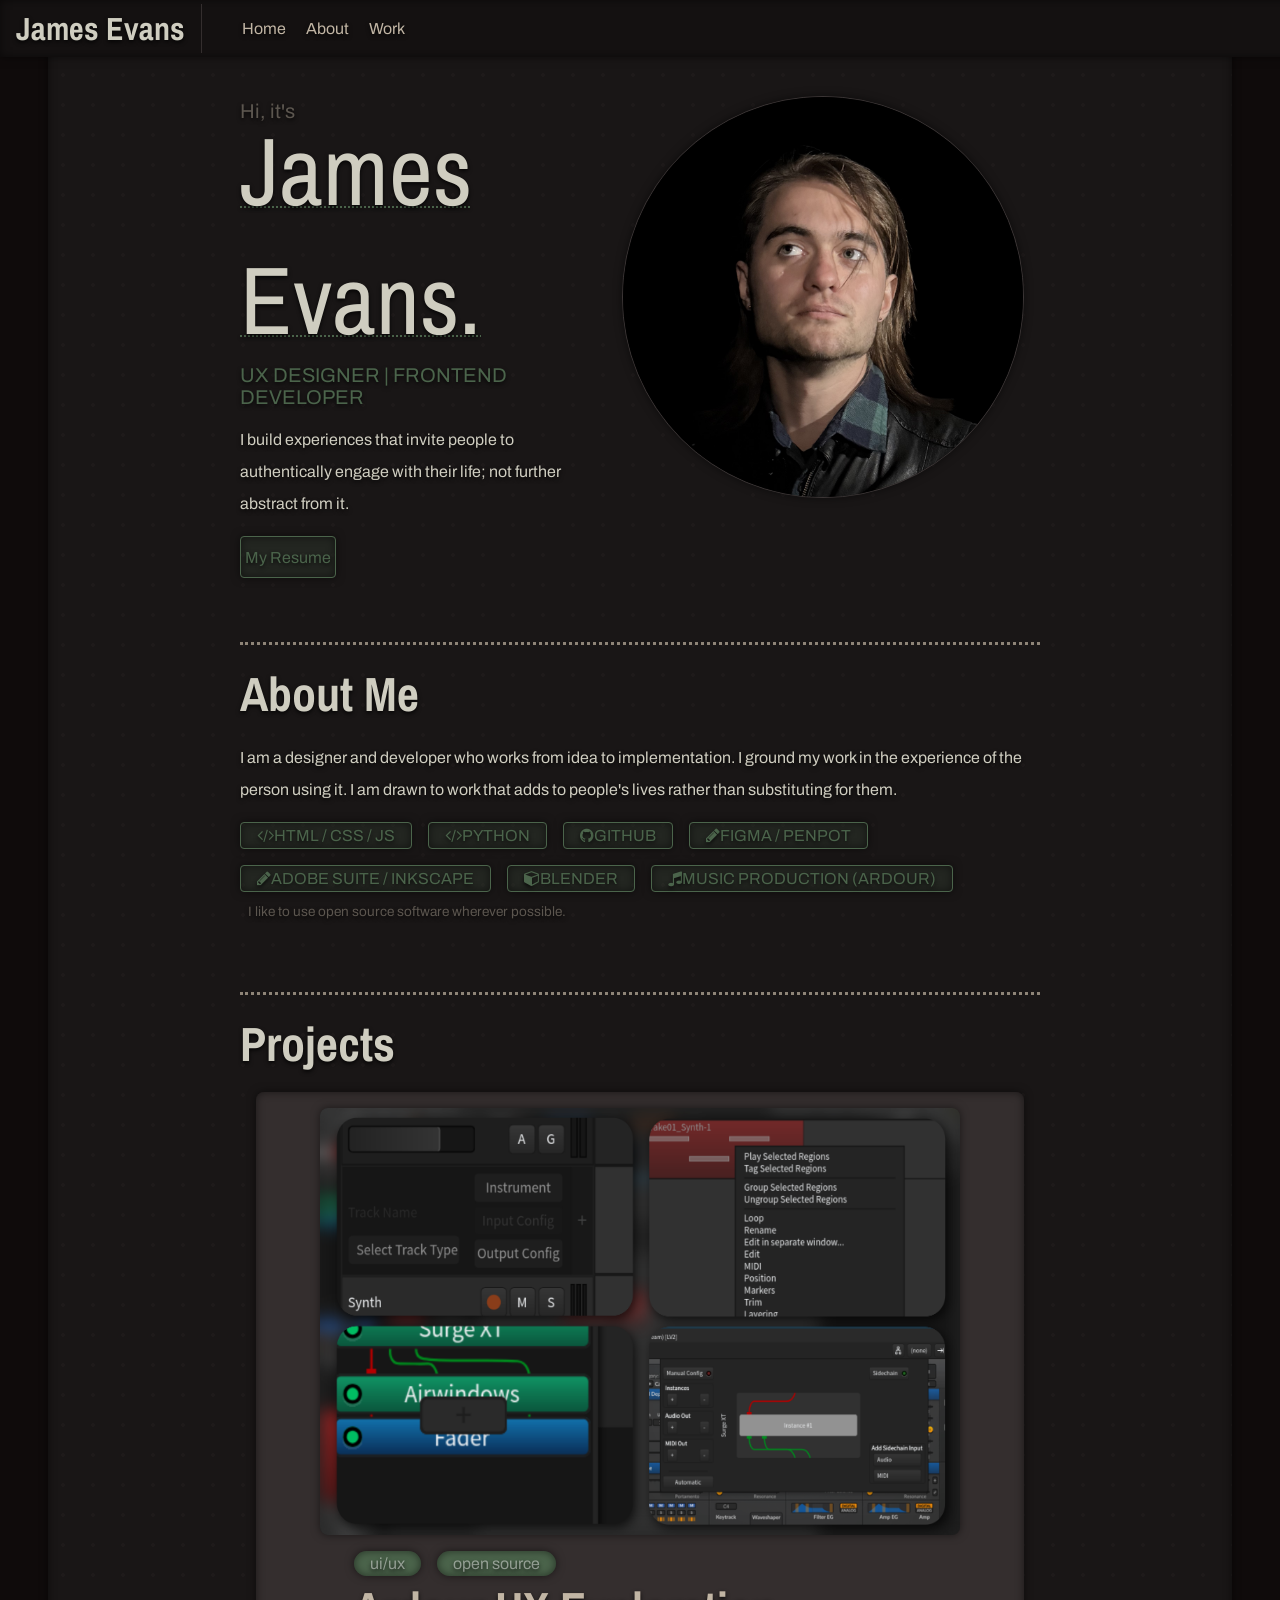
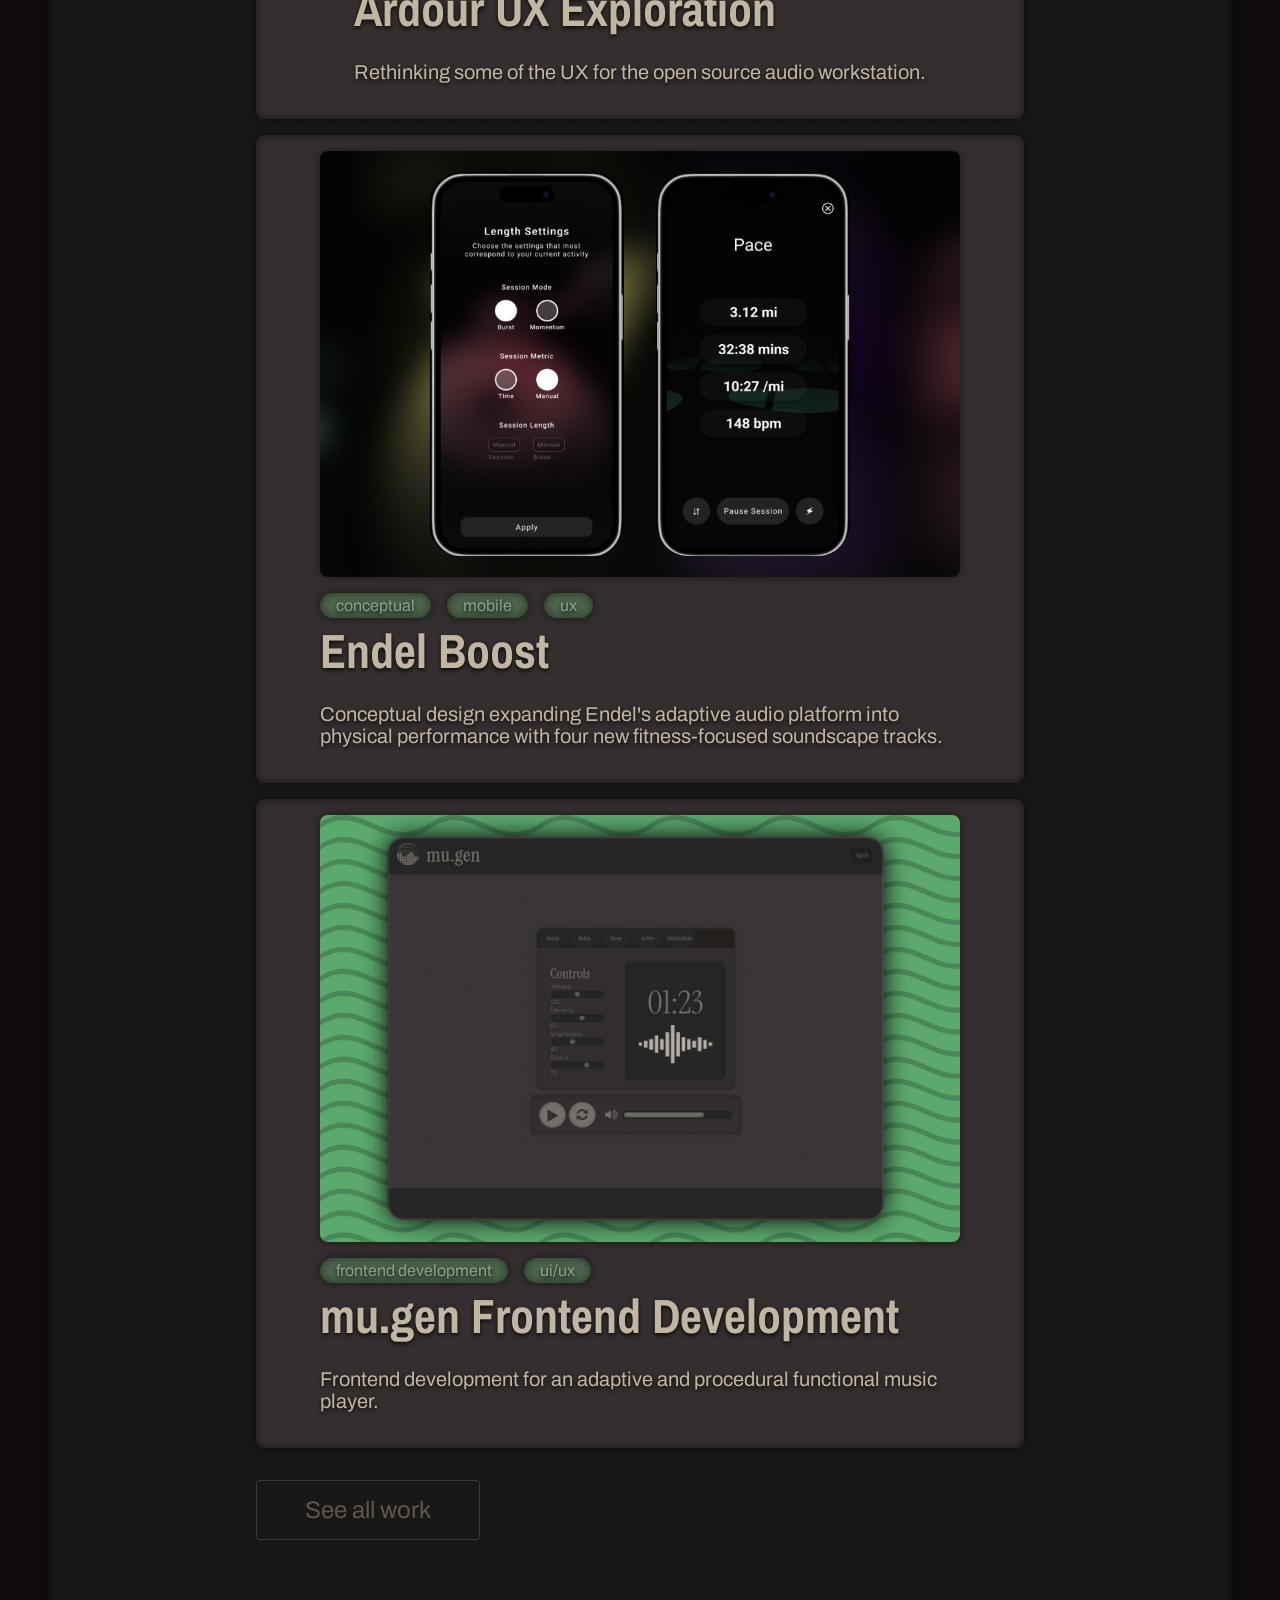
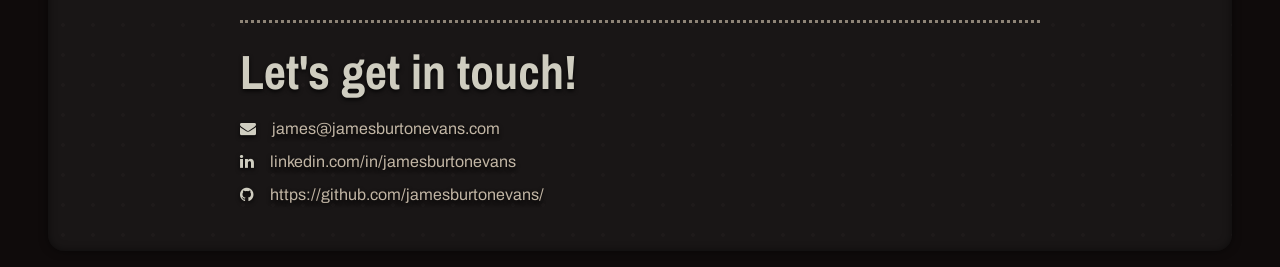
==== index.html @ c8e1e9a3 "content/created page for ardour ux exploration" ====
<!doctype html>
<html>
  <head>
    <!-- required meta tags -->
    <meta charset="UTF-8" />
    <meta name="viewport" content="width=device-width, initial-scale=1.0" />
    <link rel="stylesheet" type="text/css" href="/style.css" />
    <link rel="stylesheet" href="https://cdnjs.cloudflare.com/ajax/libs/font-awesome/4.7.0/css/font-awesome.min.css">
    <link href="https://fonts.googleapis.com/css2?family=Archivo+Narrow:ital,wght@0,400..700;1,400..700&family=Archivo:ital,wght@0,400;0,500;0,600;1,400&display=swap" rel="stylesheet"/>
    <!-- page meta tags-- -->
    <title>James Evans</title>
  </head>
  <body>
    <nav-bar></nav-bar>
    <main>
      <div id="hero" class="section">
        <div id="hero-content">
          <img id="hero-image" src="/assets/images/headshot_james-evans.png" alt="Headshot">
          <div id="hero-title">
            <h3>Hi, it's</h3>
            <h1>James Evans.</h1>
            <h2>UX DESIGNER | FRONTEND DEVELOPER</h2>
            <div id="hero-description">
              <p>I build experiences that invite people to authentically engage with their life; not further abstract from it.</p>
            </div>
          </div>
        </div>
        <div id="resume-button">
          <a class="resume-download" href="/assets/james-evans_resume.pdf" download="">My Resume</a>
        </div>
      </div>
      <hr>
      <div id="about" class="section">
        <div id="text-container">
          <h1>About Me</h1>
          <p>I am a designer and developer who works from idea to implementation. I ground my work in the experience of the person using it. I am drawn to work that adds to people's lives rather than substituting for them.</p>
        </div>
        <div id="skills-container">
          <ul class="skills">
            <li><i class="fa fa-code"></i>HTML / CSS / JS</li>
            <li><i class="fa fa-code"></i>PYTHON</li>
            <li><i class="fa fa-github"></i>GITHUB</li>
            <li><i class="fa fa-pencil"></i>FIGMA / PENPOT</li>
            <li><i class="fa fa-pencil"></i>ADOBE SUITE / INKSCAPE</li>
            <li><i class="fa fa-cube"></i>BLENDER</li>
            <li><i class="fa fa-music"></i>MUSIC PRODUCTION (ARDOUR)</li>
          </ul>
          <p class="hint">I like to use open source software wherever possible.</p>
        </div>
      </div>
      <hr>
      <div id="work">
        <h1>Projects</h1>
        <project-card href="projects/ardour-ux/ardour-ux.html" title="Ardour UX Exploration" description="Rethinking some of the UX for the open source audio workstation." tags="ui/ux, open source" cover="projects/ardour-ux/images/ardour-ux_cover.png"></project-card>
        <project-card href="projects/endel-boost/endel-boost.html" title="Endel Boost" description="Conceptual design expanding Endel's adaptive audio platform into physical performance with four new fitness-focused soundscape tracks." tags="conceptual, mobile, ux" cover="projects/endel-boost/images/endelboost-cover.png"></project-card>
        <project-card href="projects/mu-gen/mu-gen.html" title="mu.gen Frontend Development" description="Frontend development for an adaptive and procedural functional music player." tags="frontend development, ui/ux" cover="projects/mu-gen/images/mu-gen_cover.png"></project-card>
        <div id="more work" class="button">
          <a href="/work.html">
            <button>See all work</button>
          </a>
        </div>
      </div>
      <hr>
      <div id="contact" class="section">
        <h1>Let's get in touch!</h1>
        <li><i class="fa fa-envelope"></i><a href="mailto:james@jamesburtonevans.com">james@jamesburtonevans.com</a></li>
        <li><i class="fa fa-linkedin"></i><a href="https://linkedin.com/in/james-evans-design" target="_blank" rel="noopener">linkedin.com/in/jamesburtonevans</a></li>
        <li><i class="fa fa-github"></i><a href="https://github.com/jamesburtonevans/" target="_blank" rel="noopener">https://github.com/jamesburtonevans/</a></li>
      </div>
    </main>
    <script src="/components/nav-bar.js"></script>
    <script src="/components/project-card.js"></script>
  </body>
</html>
---- style.css ----
:root {
    /* Colors */
    --color-dd: rgb(52, 46, 46);
    --color-d: rgb(60, 54, 54);
    --color-m: rgb(92, 86, 79);
    --color-l: rgb(142, 132, 119);
    --color-ll: rgb(193, 181, 164);
    --color-lll: rgb(207, 205, 192);
    --color-background: rgb(25, 22, 22);
    --color-background-d: rgb(20, 17, 17);
    --color-background-dd: rgb(15, 11, 11);
    --color-darken-m: rgba(0, 0, 0, 0.2);
    --color-background-l: rgb(30, 26, 26);
    --color-shadow-l: rgb(0, 0, 0, 0.1);
    --color-shadow-m: rgb(0, 0, 0, 0.5);
    --color-shadow-d: rgb(0, 0, 0, 0.8);
    --color-lighten-ll: rgba(255, 255, 255, 0.1);
    --color-lighten-l: rgba(255, 255, 255, 0.2);
    --color-lighten-m: rgba(255, 255, 255, 0.45);
    --color-accent: rgb(75, 100, 75);
    --color-accent-highlight: rgba(75, 100, 75, 0.2);

    /* Shadow */
    --shadow-1:inset 0 0 0.5rem var(--color-shadow-m), 0 0 0.5rem var(--color-shadow-m);
    --shadow-2: 0 0.1rem 0.25rem var(--color-shadow-d);

    /* Font Families */
    --font-heading: "Archivo Narrow", "Inter";
    --font-sans: "Archivo", "Inter";

    /* Sizes */
    --size-sss: 0.5rem;
    --size-ss: 0.75rem;
    --size-s: 0.85rem;
    --size-m: 1rem;
    --size-l: 1.25rem;
    --size-ll: 1.5rem;
    --size-lll: 2rem;
    --size-h3: 1.25rem;
    --size-h2: 1.5rem;
    --size-h1: 3rem;
    --size-title: 4rem;

    /* Border Radius */
    --border-radius-s: 0.5rem;
    --border-radius-m: 1rem;
    --border-radius-l: 3rem;

    /* Padding */
    --padding-ss: 0.1rem;
    --padding-s: 0.5rem;
    --padding-m: 1rem;
    --padding-l: 3rem;

    /* Transition */
    --transition-s: 0.5s;
    --transition-m: 2s;
}

* {
    font-family: var(--font-sans);
}

html {
    background-color: var(--color-background-dd);
    color: var(--color-lll);
    font-family: var(--font-sans);
    padding: 0;
    margin: 0;
    text-shadow: var(--shadow-2);
}

body {
    padding: 0;
    margin: 0;
    margin-bottom: 1rem;
}

main {
    background-color: var(--color-background);
    background-image: radial-gradient(var(--color-background-l) 2px, transparent 1px);
    background-size: 30px 30px;
    padding: 1rem;
    padding-top: 5rem;
    display: flex;
    width: 90%;
    margin: auto;
    padding-bottom: 3rem;
    border-radius: 1rem;
    flex-direction: column;
    justify-content: center;
    box-shadow: var(--shadow-1);
    overflow: hidden;
}

main > * {
    width: 100%;
    max-width: 50rem;
    align-self: center;
}

/* HEADER */
#nav-bar {
    background-color: var(--color-background-d);
    position: fixed;
    display: flex;
    gap: 1rem;
    align-items: center;
    justify-content: left;
    width: 100%;
    margin: 0;
    padding: 0.25rem;
    padding-inline: 1rem;
    z-index: 1000;
    box-shadow: var(--shadow-1);
}

#nav-bar #logo {
    cursor: default;
}

#nav-bar #logo #logo-text {
    font-family: var(--font-heading);
    font-weight: 700;
    font-size: var(--size-lll);
}

#nav-bar #links {
    border-left: 0.1rem solid var(--color-dd);
}

#nav-bar #links #nav-list {
    display: flex;
    flex-direction: row;
    gap: 1.25rem;
    list-style-type: none;
}

#nav-bar #links #nav-list a {
    display: block;
    color: var(--color-ll);
    text-decoration: none;
    transition: transform var(--transition-s);
}

#nav-bar #links #nav-list a:hover {
    transform: scale(0.95);
    text-decoration: underline;
    font-weight: bold;
}

/* GENERAL */

hr {
    margin-bottom: 1rem;
    margin-top: 4rem;
    border: none;
    border-top: 0.2rem solid var(--color-l);
    border-top-style: dotted;
}

.button button {
    background-color: transparent;
    color: var(--color-m);
    font-size: 1.5rem;
    border: 0.1rem solid var(--color-d);
    width: fit-content;
    border-radius: 0.2rem;
    cursor: pointer;
    margin: 1rem;
    align-self: center;
    padding: 1rem;
    padding-inline: 3rem;
    transition: var(--transition-s);
}

.button button:hover {
    transform: scale(1.05);
}

/* Font Defaults */
p {
    line-height: 2rem;
}

p.hint {
    color: var(--color-m);
    font-size: var(--size-s);
    line-height: 1rem;
    margin-bottom: 0.5rem;
    margin-top: -0.5rem;
    padding-left: 0.5rem;
}

h1 {
    font-family: var(--font-heading);
    font-weight: 700;
    font-size: var(--size-h1);
    margin: 0;
}

h2 {
    font-family: var(--font-sans);
    font-weight: normal;
    font-size: var(--size-h2);
}

a {
    color: var(--color-ll);
    text-decoration: none;
}



/* Skills */
.skills {
    display: flex;
    flex-wrap: wrap;
    flex-direction: row;
    gap: 1rem;
    list-style: none;
    margin: 0;
    padding: 0;
    margin-bottom: 1.25rem;
}

.skills li {
    background-color: var(--color-accent-highlight);
    border: 0.1rem solid var(--color-accent);
    padding: 0.25rem;
    padding-inline: 1rem;
    border-radius: 0.25rem;
    box-shadow: var(--shadow-1);
    color: var(--color-accent);
}

/* Tags */
.tags {
    display: flex;
    flex-wrap: wrap;
    flex-direction: row;
    gap: 1rem;
    list-style: none;
    margin: 0;
    padding: 0;
}

.tags li {
    background-color: var(--color-accent);
    padding: 0.25rem;
    padding-inline: 1rem;
    border-radius: 1rem;
    box-shadow: var(--shadow-1);
    color: var(--color-lighten-m);
}

/* Hero Title */
#hero-title {
    min-width: 13rem;
    flex: 1;
}

#hero-title h1 {
    font-size: 6rem;
    text-decoration: underline;
    font-weight: normal;
    text-decoration-color: var(--color-accent);
    text-decoration-thickness: 0.15rem;
    text-decoration-inset: -0.5rem;
    text-decoration-style: dotted;
}

#hero-title h2 {
    font-size: var(--size-h3);
    margin: 0;
    color: var(--color-accent);
}

#hero-title h3 {
    color: var(--color-m);
    font-family: var(--font-sans);
    font-weight: normal;
    font-size: var(--size-h3);
    margin-bottom: -1rem;
}

#hero-content {
    display: flex;
    justify-content: center;
    align-items: flex-start;
    flex-direction: row-reverse;
    flex-wrap: wrap;
}

#hero-image {
    width: 50%;
    max-width: 30rem;
    min-width: 10rem;
    aspect-ratio: 1 / 1;
    border-radius: 100%;
    margin: 1rem;
    box-shadow: var(--shadow-1);
    flex-shrink: 0;
    border: 0.1rem solid var(--color-d);
}

/* Resume */
.resume-download {
    display: block;
    background-color: var(--color-accent-highlight);
    border: 0.1rem solid var(--color-accent);
    width: fit-content;
    height: 2rem;
    align-content: center;
    padding: 0.25rem;
    color: var(--color-accent);
    text-decoration: none;
    border-radius: 0.25rem;
    box-shadow: var(--shadow-1);
    text-shadow: var(--shadow-1);
    transition:
        transform var(--transition-s),
        background-color var(--transition-s),
        color var(--transition-s);
}

.resume-download:hover {
    transform: scale(0.99);
    background-color: var(--color-accent);
    color: var(--color-ll);
    border-color: var(--color-lighten-ll);
}

/* Skills Container */
#skills-container {
    cursor: default;
}

/* Contact Section */
#contact {
    display: flex;
    flex-direction: column;
    list-style: none;
}

#contact i {
    margin-right: 1rem;
}

#contact li {
    text-decoration: underline;
    text-decoration-color: transparent;
    margin-top: 1rem;
    transition: transform var(--transition-s), text-decoration-color var(--transition-s);
}

#contact li:hover {
    transform: scale(0.99);
    text-decoration-color: var(--color-ll);
}

/* PROJECT CARD */
.project-card {
    display: flex;
    flex-direction: column;
    width: auto;
    max-width: 80rem;
    background-color: var(--color-dd);
    margin: 1rem;
    padding: 1rem;
    gap: 1rem;
    align-items: center;
    justify-content: center;
    border-radius: 0.5rem;
    text-decoration: none;
    color: var(--color-ll);
    box-shadow: var(--shadow-1);
    transition:
        transform var(--transition-s),
        background-color var(--transition-s);
}

.project-card:hover {
    transform: scale(0.99);
    background-color: var(--color-d);
}

.cover-div {
    width: 100%;
    max-width: 40rem;
    aspect-ratio: 3/2;
    overflow: hidden;
    border-radius: 0.5rem;
    box-shadow: var(--shadow-1);
    transition: transform var(--transition-s);
}

.cover-div img {
    height: 100%;
    width: 100%;
}

.project-card:hover .cover-div {
    transform: scale(1.025);
}

.project-card .text-container {
    max-width: 40rem;
}

.project-card h1 {
    font-family: var(--font-heading);
    font-weight: 700;
    font-size: var(--size-h1);
    margin: 0;
}

.project-card h3 {
    font-weight: normal;
    font-size: var(--size-l);
}
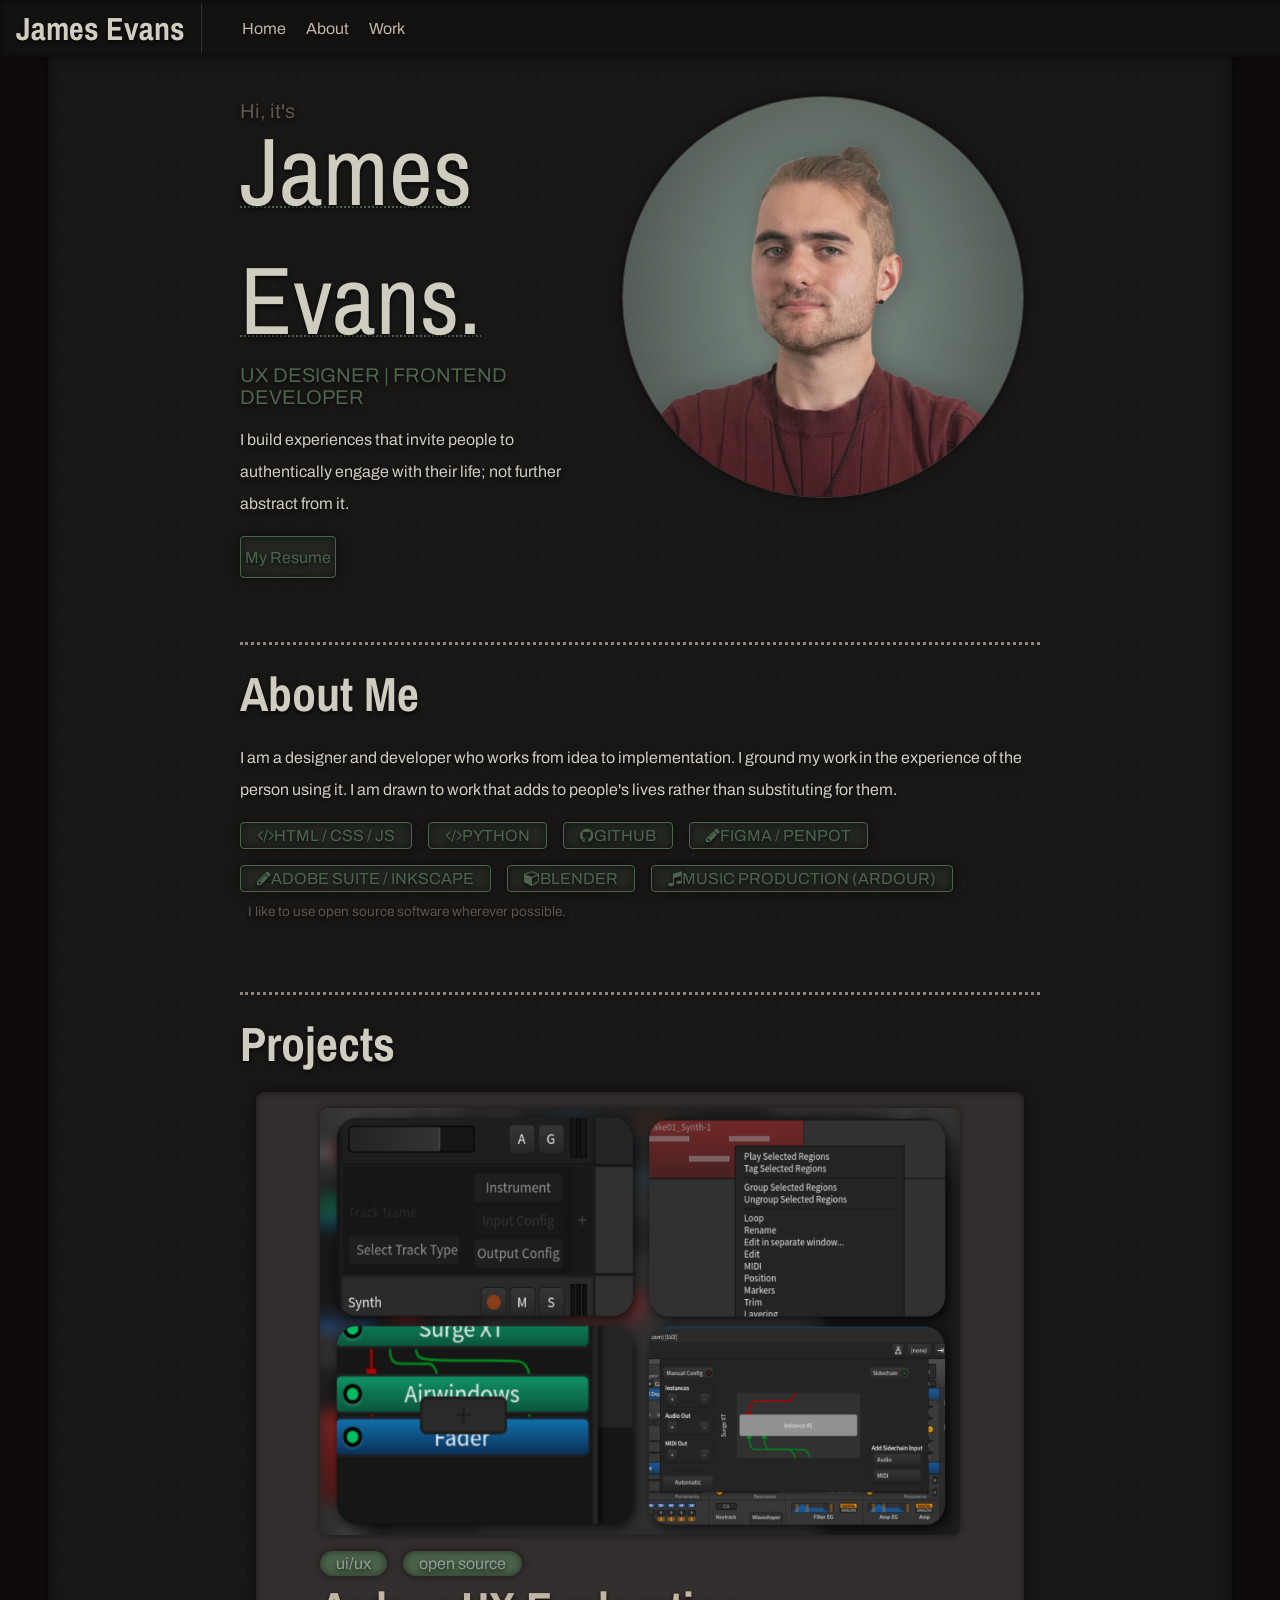
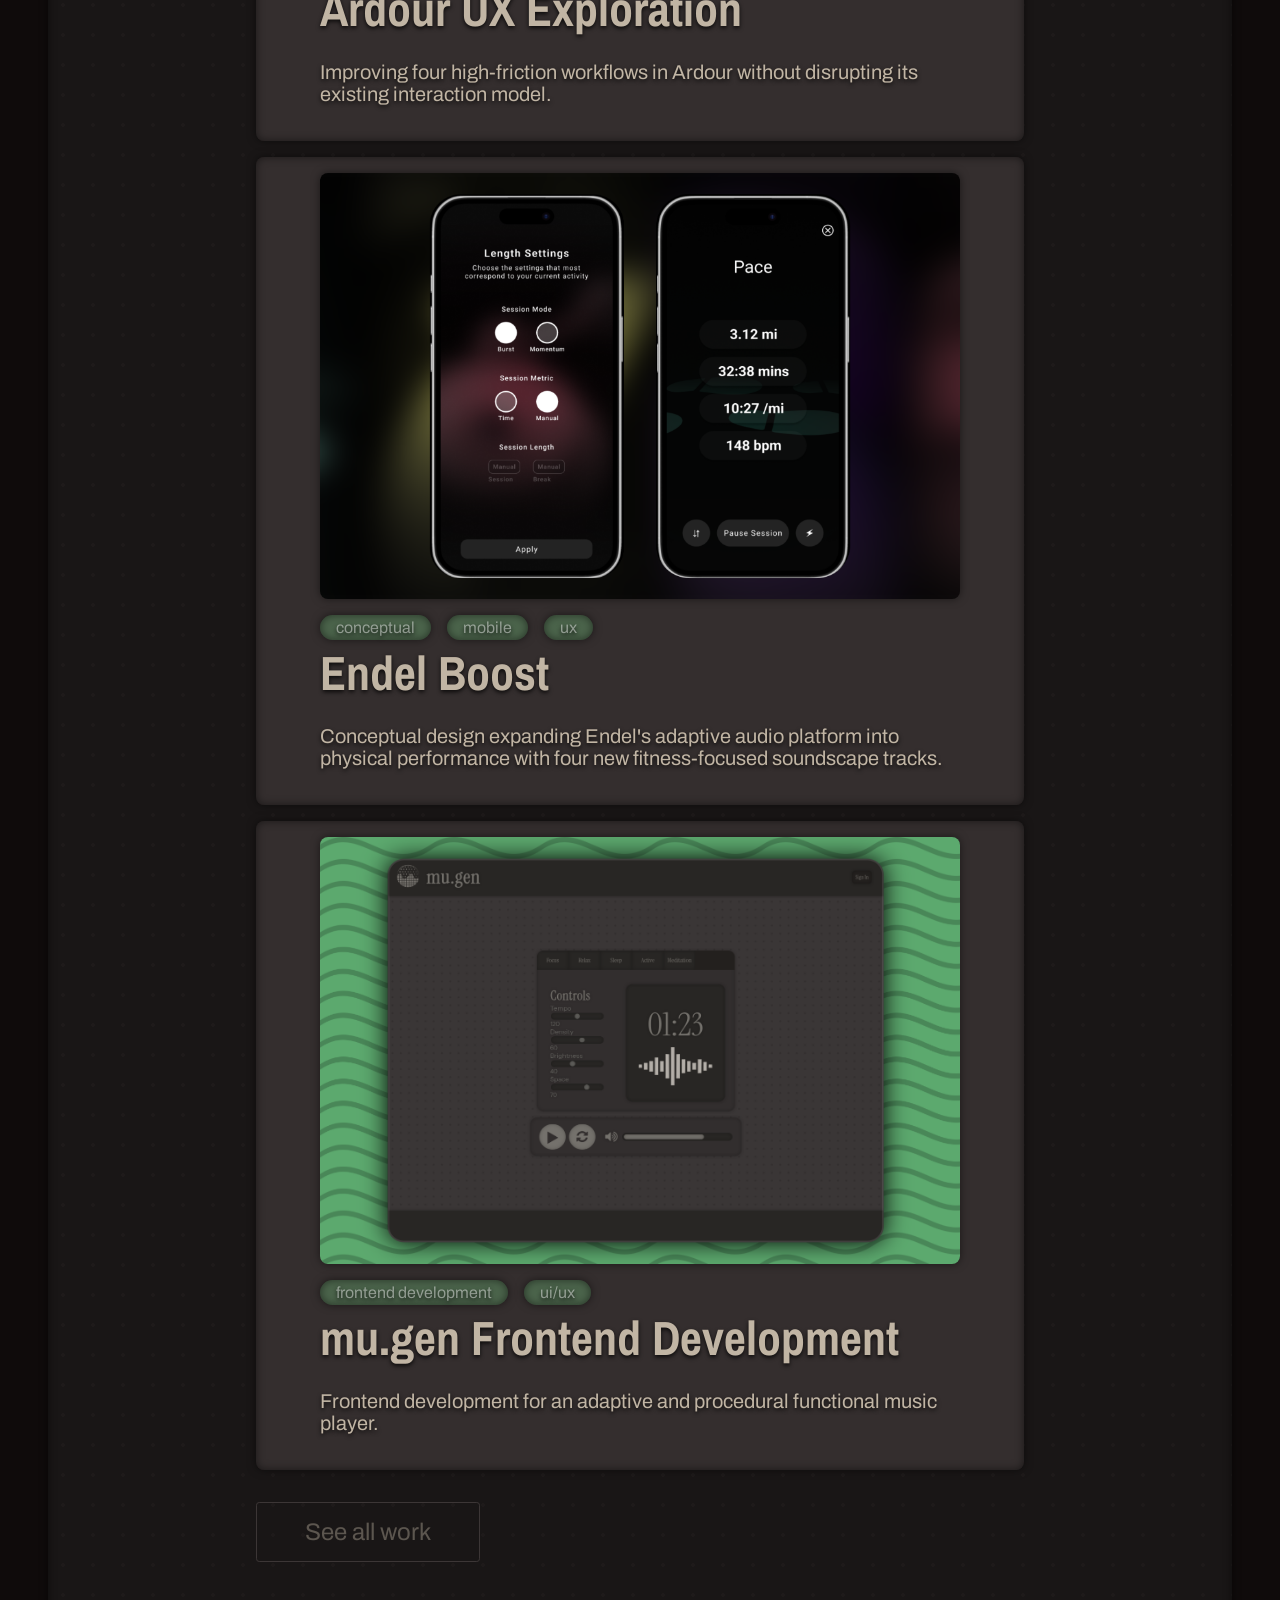
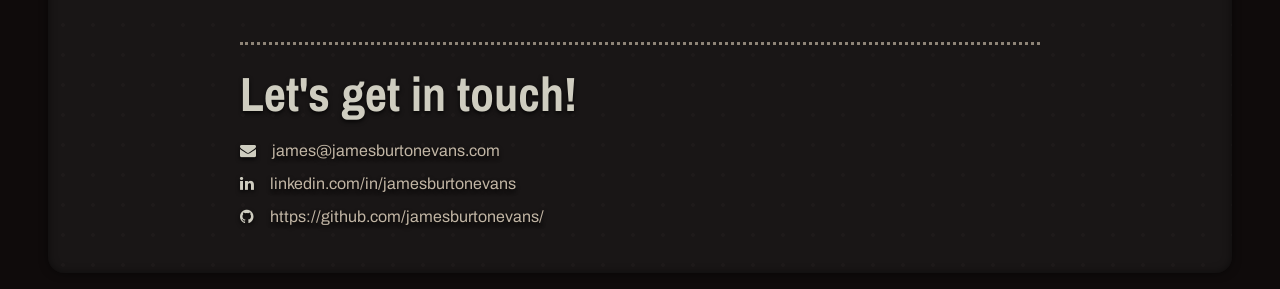
==== commit 1b75c515: "content/revised ardour project" ====
--- a/index.html
+++ b/index.html
@@ -51,7 +51,7 @@
       <hr>
       <div id="work">
         <h1>Projects</h1>
-        <project-card href="projects/ardour-ux/ardour-ux.html" title="Ardour UX Exploration" description="Rethinking some of the UX for the open source audio workstation." tags="ui/ux, open source" cover="projects/ardour-ux/images/ardour-ux_cover.png"></project-card>
+        <project-card href="projects/ardour-ux/ardour-ux.html" title="Ardour UX Exploration" description="Improving four high-friction workflows in Ardour without disrupting its existing interaction model." tags="ui/ux, open source" cover="projects/ardour-ux/images/ardour-ux_cover.png"></project-card>
         <project-card href="projects/endel-boost/endel-boost.html" title="Endel Boost" description="Conceptual design expanding Endel's adaptive audio platform into physical performance with four new fitness-focused soundscape tracks." tags="conceptual, mobile, ux" cover="projects/endel-boost/images/endelboost-cover.png"></project-card>
         <project-card href="projects/mu-gen/mu-gen.html" title="mu.gen Frontend Development" description="Frontend development for an adaptive and procedural functional music player." tags="frontend development, ui/ux" cover="projects/mu-gen/images/mu-gen_cover.png"></project-card>
         <div id="more work" class="button">
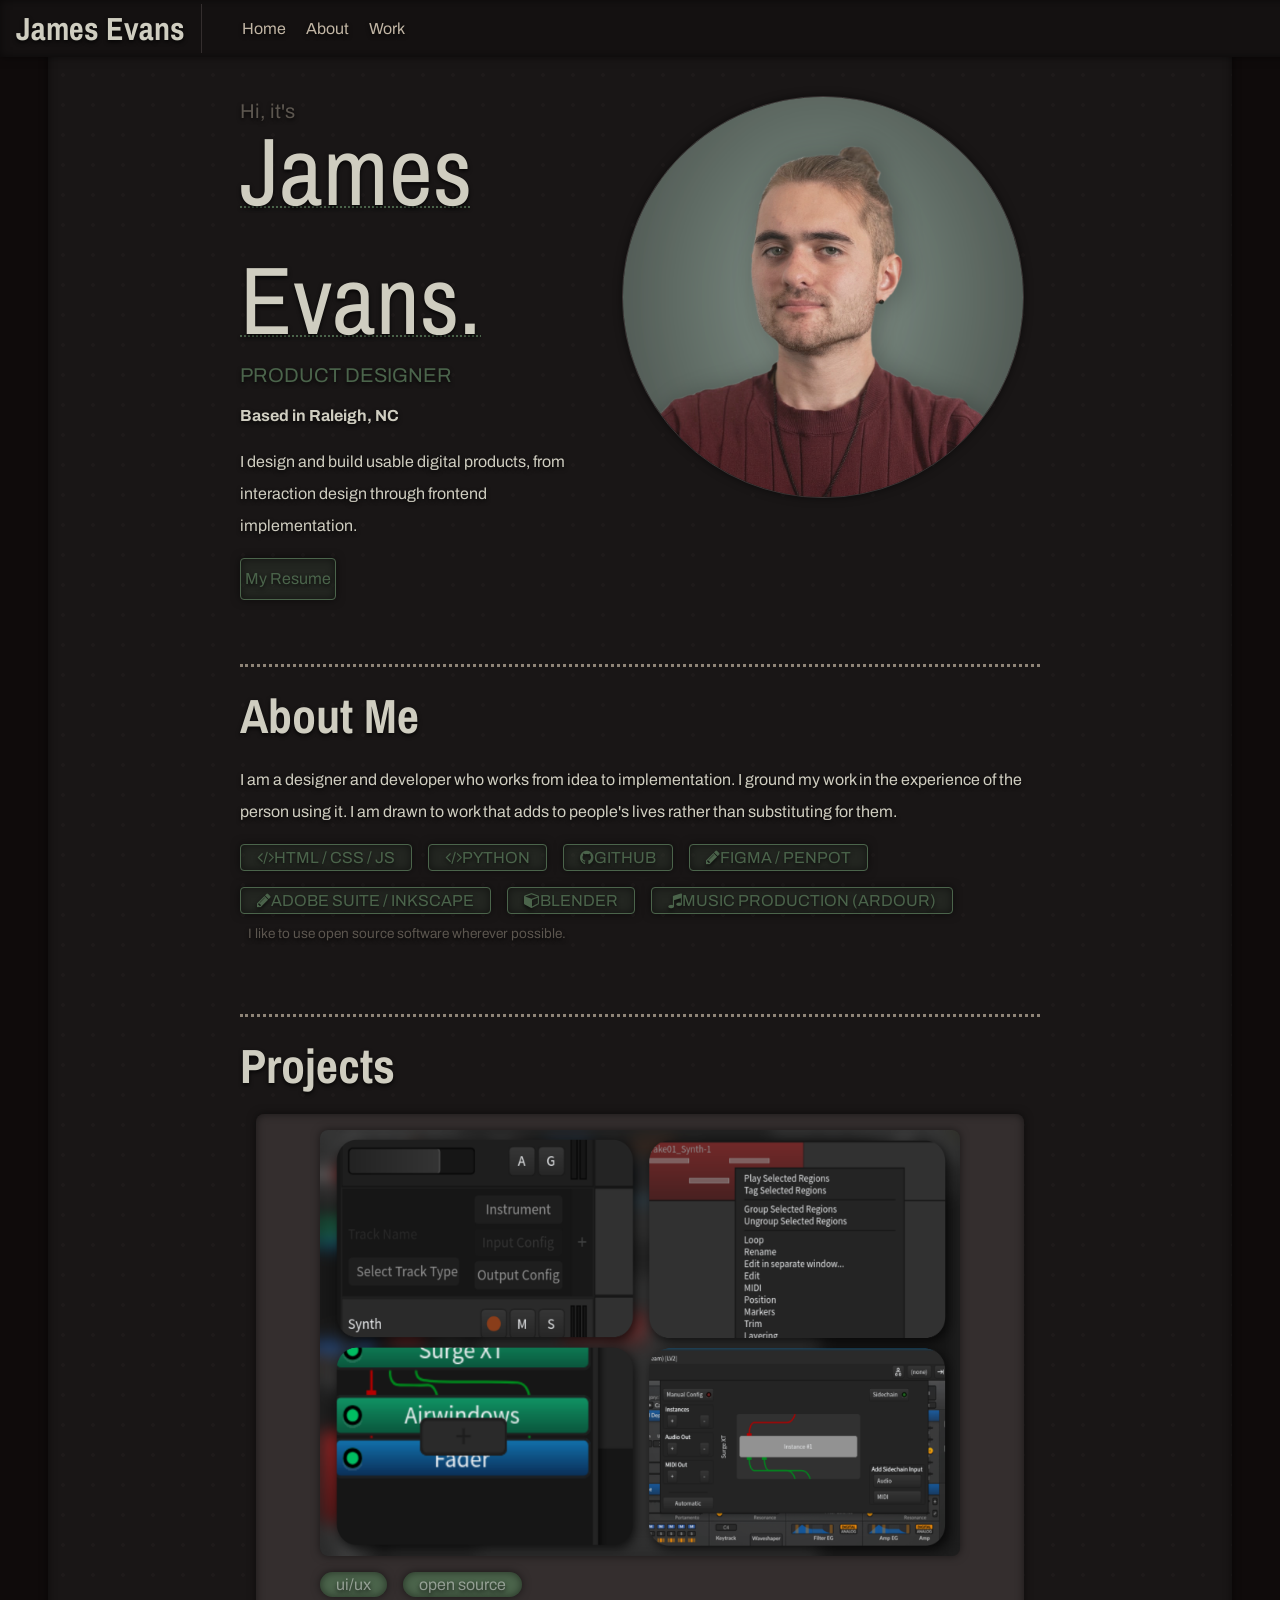
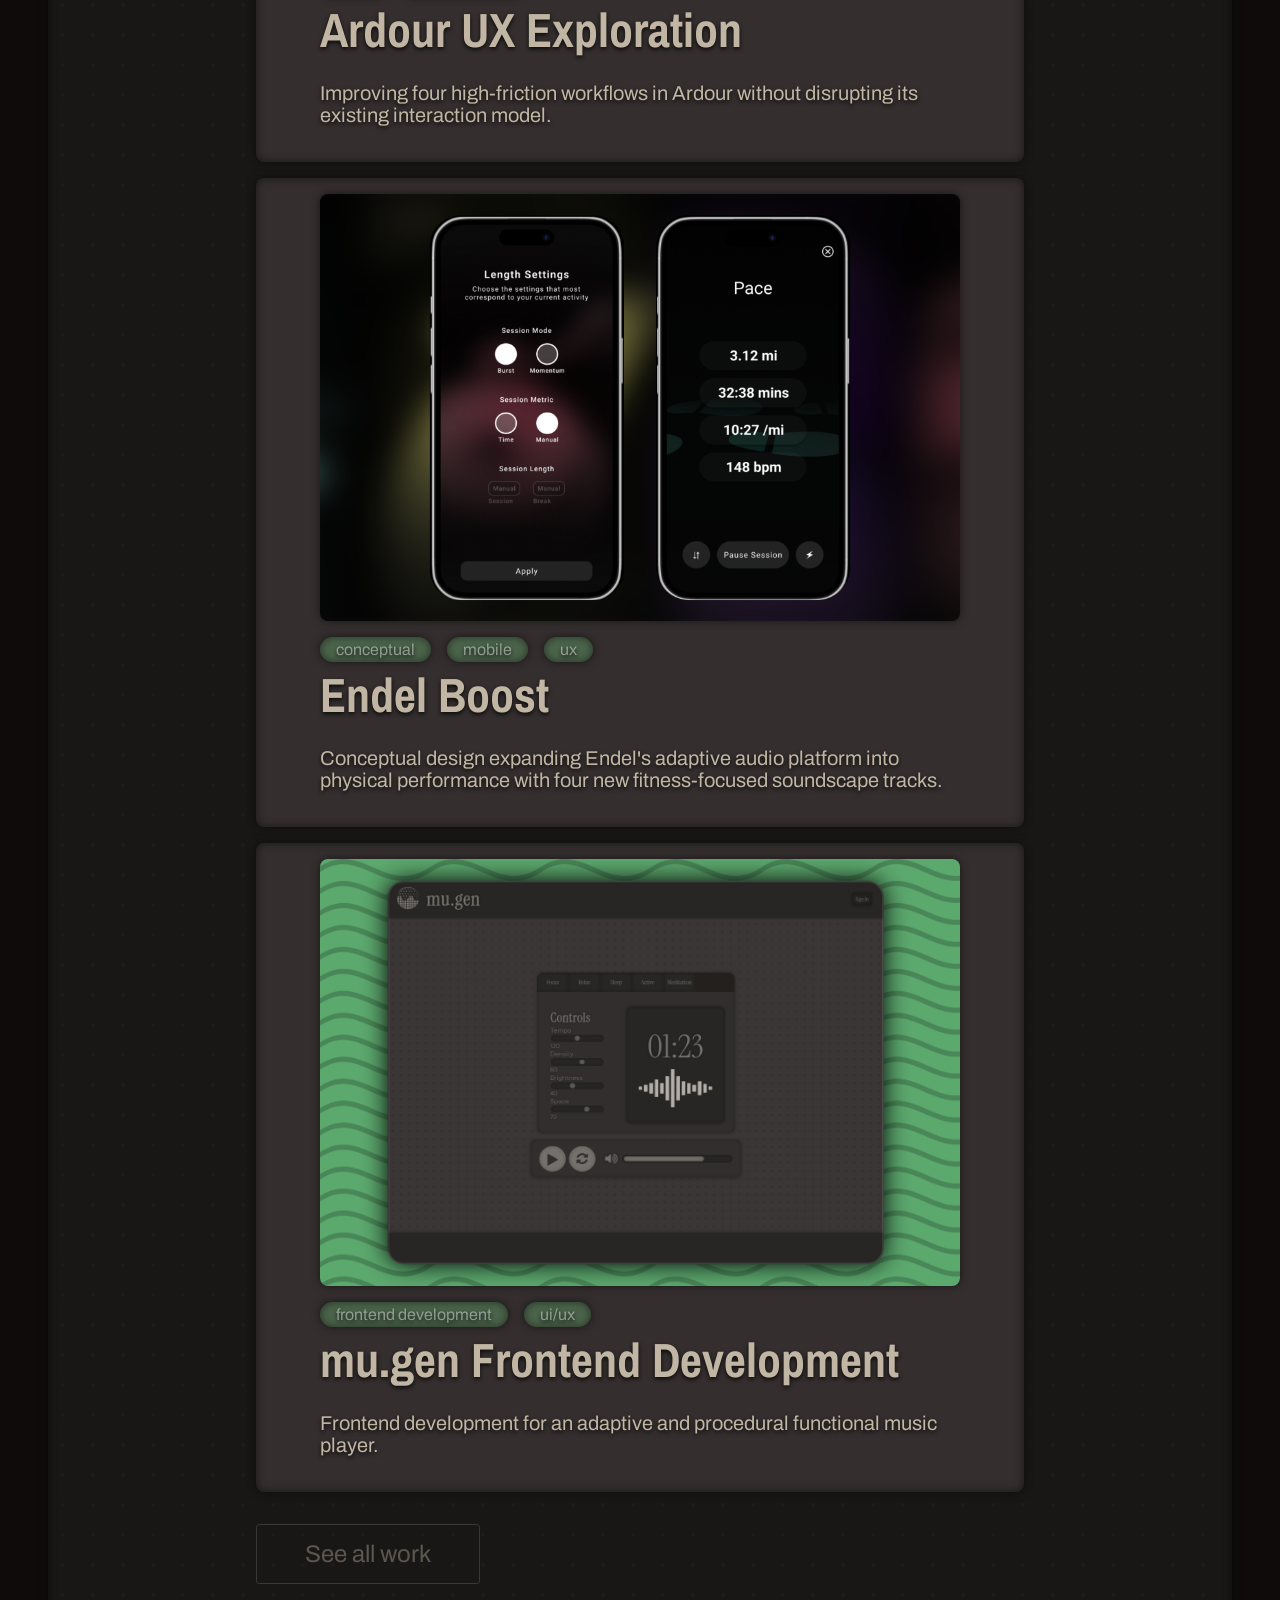
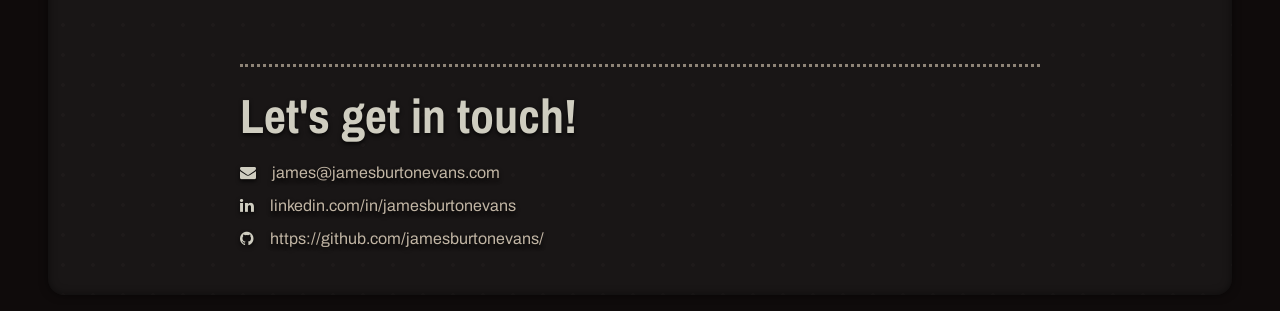
==== commit a042ca67: "content/content reivision on main page" ====
--- a/index.html
+++ b/index.html
@@ -8,7 +8,9 @@
     <link rel="stylesheet" href="https://cdnjs.cloudflare.com/ajax/libs/font-awesome/4.7.0/css/font-awesome.min.css">
     <link href="https://fonts.googleapis.com/css2?family=Archivo+Narrow:ital,wght@0,400..700;1,400..700&family=Archivo:ital,wght@0,400;0,500;0,600;1,400&display=swap" rel="stylesheet"/>
     <!-- page meta tags-- -->
-    <title>James Evans</title>
+    <title>James Evans - Product Designer Frontend</title>
+    <meta name="description" content="James Evans is a Raleigh, NC product designer and frontend developer designing and building usable digital products."
+    />
   </head>
   <body>
     <nav-bar></nav-bar>
@@ -19,9 +21,10 @@
           <div id="hero-title">
             <h3>Hi, it's</h3>
             <h1>James Evans.</h1>
-            <h2>UX DESIGNER | FRONTEND DEVELOPER</h2>
+            <h2>PRODUCT DESIGNER</h2>
+            <h4>Based in Raleigh, NC</h4>
             <div id="hero-description">
-              <p>I build experiences that invite people to authentically engage with their life; not further abstract from it.</p>
+              <p>I design and build usable digital products, from interaction design through frontend implementation.</p>
             </div>
           </div>
         </div>
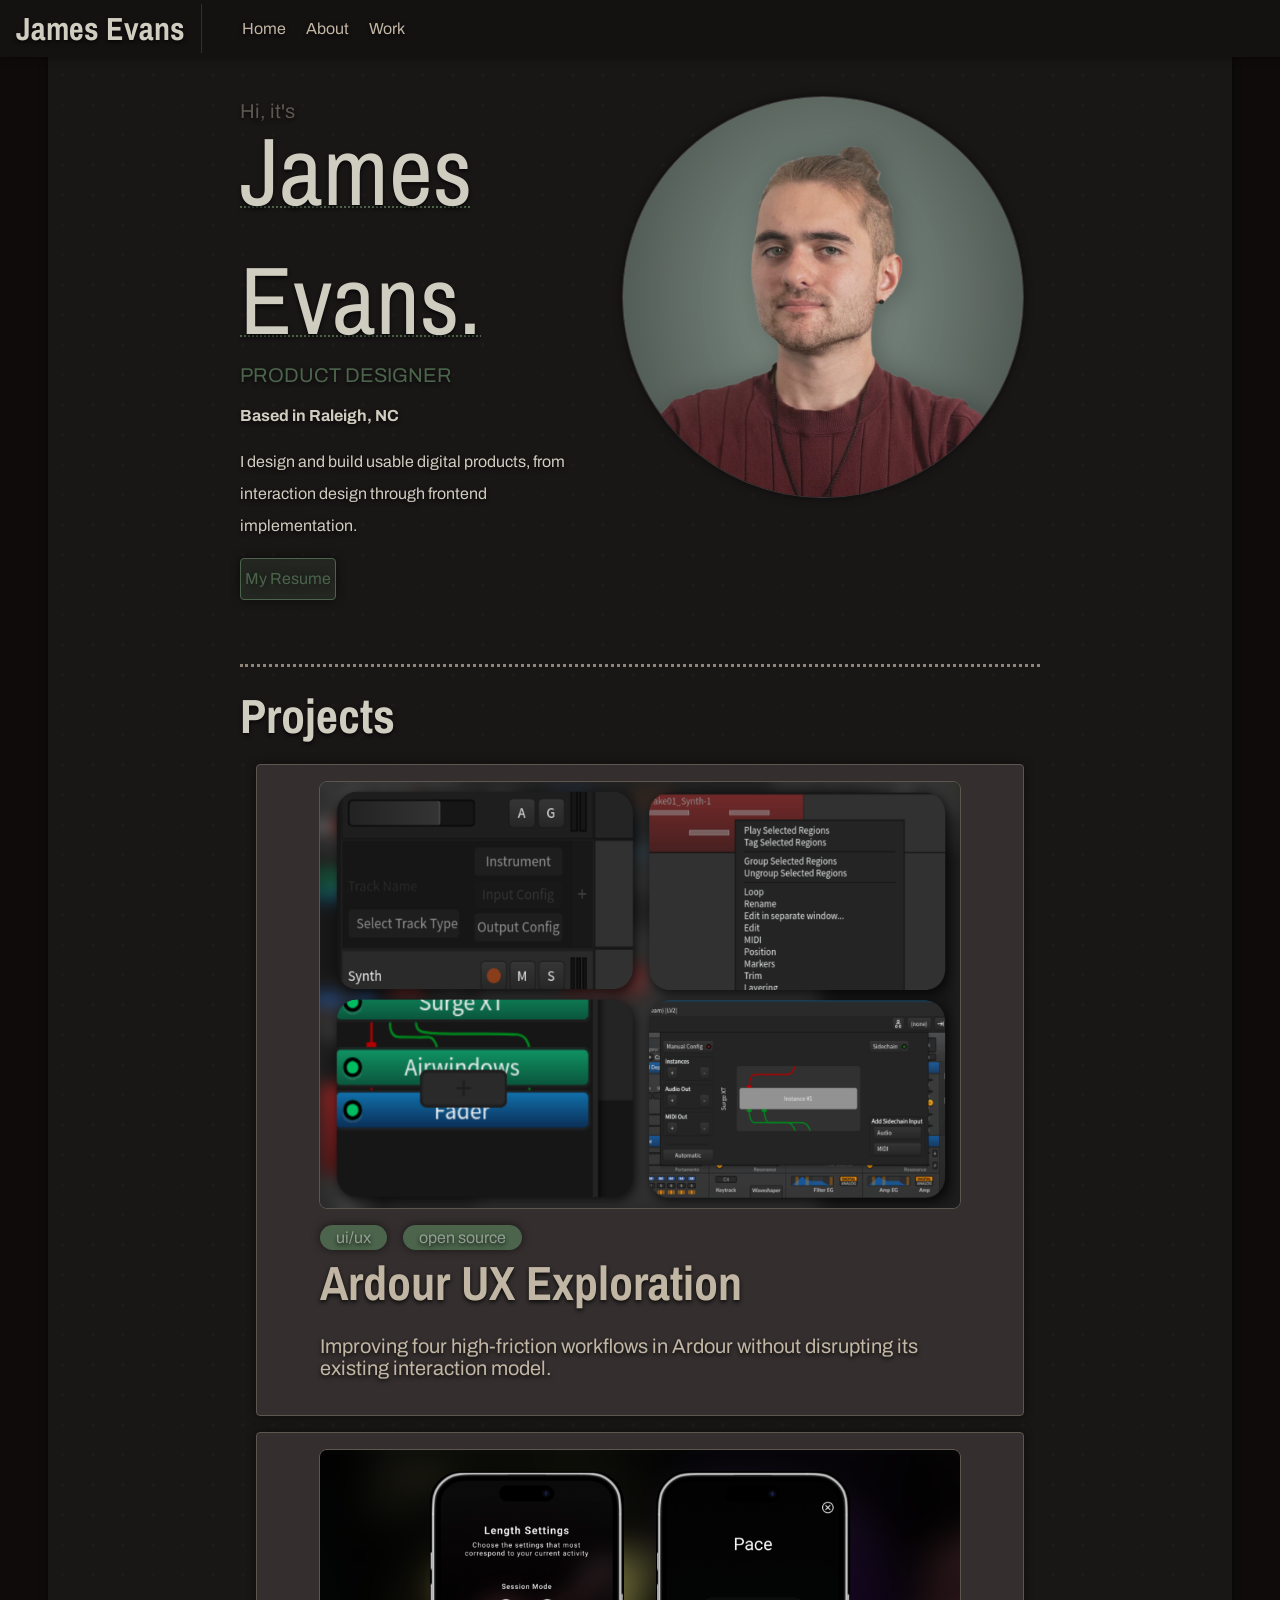
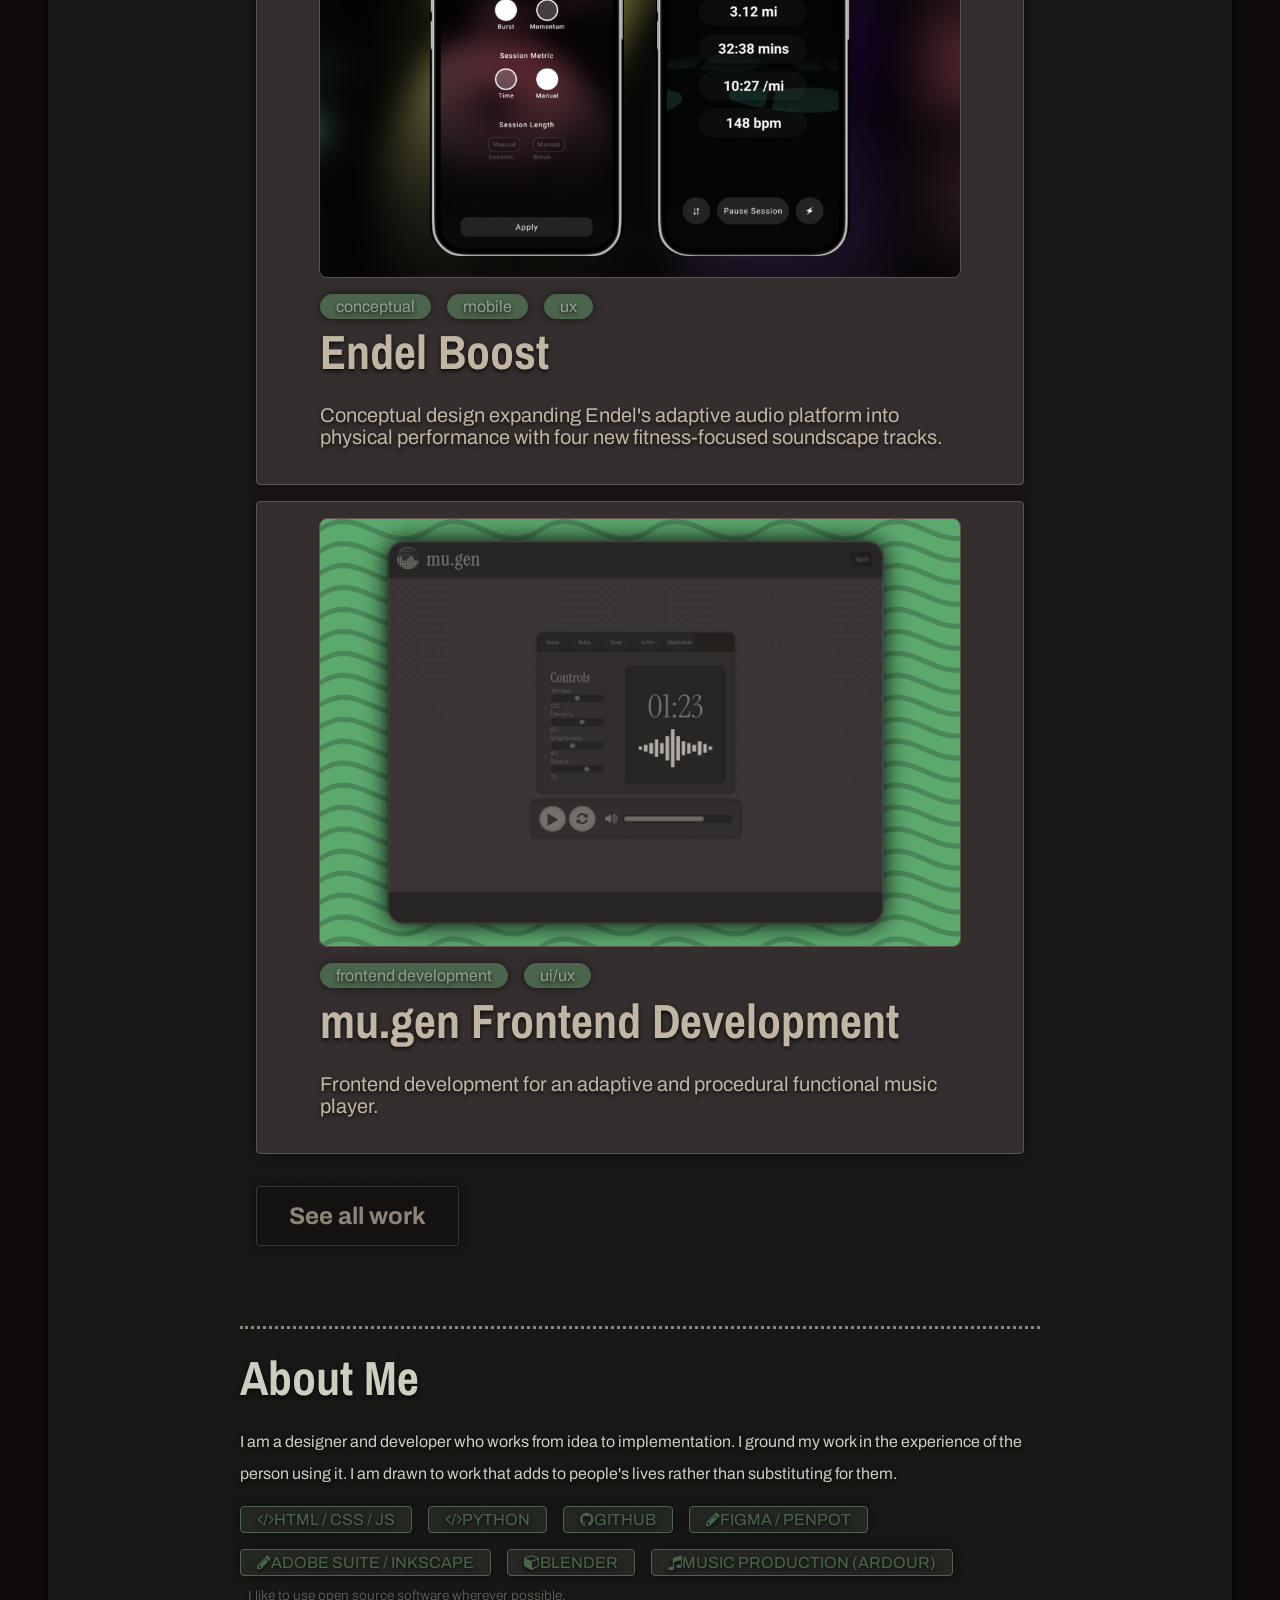
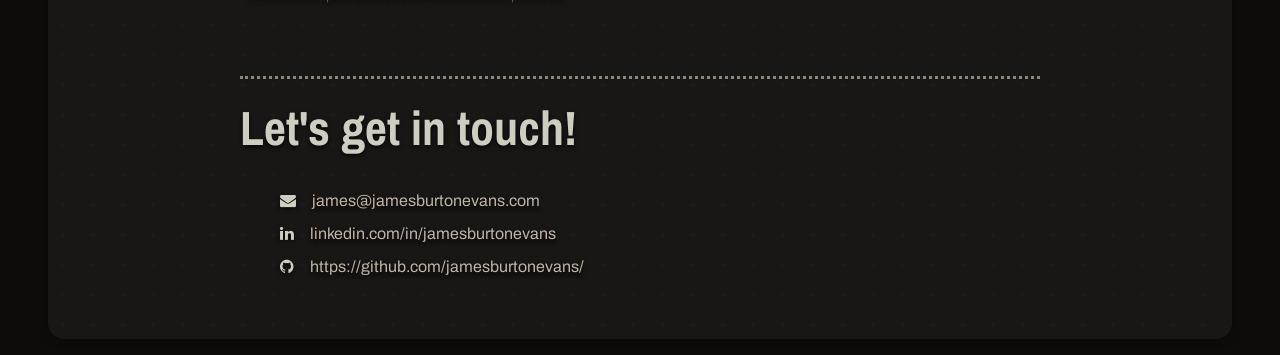
==== commit 62fc791b: "content/improved seo and revised content and styling" ====
--- a/index.html
+++ b/index.html
@@ -1,17 +1,47 @@
 <!doctype html>
 <html>
-  <head>
-    <!-- required meta tags -->
-    <meta charset="UTF-8" />
-    <meta name="viewport" content="width=device-width, initial-scale=1.0" />
-    <link rel="stylesheet" type="text/css" href="/style.css" />
-    <link rel="stylesheet" href="https://cdnjs.cloudflare.com/ajax/libs/font-awesome/4.7.0/css/font-awesome.min.css">
-    <link href="https://fonts.googleapis.com/css2?family=Archivo+Narrow:ital,wght@0,400..700;1,400..700&family=Archivo:ital,wght@0,400;0,500;0,600;1,400&display=swap" rel="stylesheet"/>
-    <!-- page meta tags-- -->
-    <title>James Evans - Product Designer Frontend</title>
-    <meta name="description" content="James Evans is a Raleigh, NC product designer and frontend developer designing and building usable digital products."
-    />
-  </head>
+    <head>
+      <meta charset="UTF-8" />
+      <meta name="viewport" content="width=device-width, initial-scale=1.0" />
+      <title>James Burton Evans - Product Designer and Frontend Developer</title>
+      <meta
+        name="description"
+        content="James Burton Evans is a Raleigh, NC product designer and frontend developer designing and building usable digital products."
+      />
+      <link rel="canonical" href="https://jamesburtonevans.com/" />
+      <meta property="og:title" content="James Burton Evans - Product Designer and Frontend Developer" />
+      <meta
+        property="og:description"
+        content="Raleigh, NC product designer and frontend developer designing and building usable digital products."
+      />
+      <meta property="og:url" content="https://jamesburtonevans.com/" />
+      <meta property="og:type" content="website" />
+      <script type="application/ld+json">
+      {
+        "@context": "https://schema.org",
+        "@type": "Person",
+        "@id": "https://jamesburtonevans.com/#person",
+        "name": "James Burton Evans",
+        "alternateName": "James Evans",
+        "url": "https://jamesburtonevans.com/",
+        "jobTitle": "Product Designer and Frontend Developer",
+        "description": "Product designer and frontend developer based in Raleigh, North Carolina.",
+        "sameAs": [
+          "https://linkedin.com/in/jamesburtonevans",
+          "https://github.com/jamesburtonevans/"
+        ]
+      }
+      </script>
+      <link rel="stylesheet" type="text/css" href="/style.css" />
+      <link
+        rel="stylesheet"
+        href="https://cdnjs.cloudflare.com/ajax/libs/font-awesome/4.7.0/css/font-awesome.min.css"
+      />
+      <link
+        href="https://fonts.googleapis.com/css2?family=Archivo+Narrow:ital,wght@0,400..700;1,400..700&family=Archivo:ital,wght@0,400;0,500;0,600;1,400&display=swap"
+        rel="stylesheet"
+      />
+    </head>
   <body>
     <nav-bar></nav-bar>
     <main>
@@ -30,6 +60,18 @@
         </div>
         <div id="resume-button">
           <a class="resume-download" href="/assets/james-evans_resume.pdf" download="">My Resume</a>
+        </div>
+      </div>
+      <hr>
+      <div id="work">
+        <h1>Projects</h1>
+        <project-card href="projects/ardour-ux/ardour-ux.html" title="Ardour UX Exploration" description="Improving four high-friction workflows in Ardour without disrupting its existing interaction model." tags="ui/ux, open source" cover="projects/ardour-ux/images/ardour-ux_cover.png"></project-card>
+        <project-card href="projects/endel-boost/endel-boost.html" title="Endel Boost" description="Conceptual design expanding Endel's adaptive audio platform into physical performance with four new fitness-focused soundscape tracks." tags="conceptual, mobile, ux" cover="projects/endel-boost/images/endelboost-cover.png"></project-card>
+        <project-card href="projects/mu-gen/mu-gen.html" title="mu.gen Frontend Development" description="Frontend development for an adaptive and procedural functional music player." tags="frontend development, ui/ux" cover="projects/mu-gen/images/mu-gen_cover.png"></project-card>
+        <div id="more work" class="button">
+          <a href="/work.html">
+            <button>See all work</button>
+          </a>
         </div>
       </div>
       <hr>
@@ -52,23 +94,13 @@
         </div>
       </div>
       <hr>
-      <div id="work">
-        <h1>Projects</h1>
-        <project-card href="projects/ardour-ux/ardour-ux.html" title="Ardour UX Exploration" description="Improving four high-friction workflows in Ardour without disrupting its existing interaction model." tags="ui/ux, open source" cover="projects/ardour-ux/images/ardour-ux_cover.png"></project-card>
-        <project-card href="projects/endel-boost/endel-boost.html" title="Endel Boost" description="Conceptual design expanding Endel's adaptive audio platform into physical performance with four new fitness-focused soundscape tracks." tags="conceptual, mobile, ux" cover="projects/endel-boost/images/endelboost-cover.png"></project-card>
-        <project-card href="projects/mu-gen/mu-gen.html" title="mu.gen Frontend Development" description="Frontend development for an adaptive and procedural functional music player." tags="frontend development, ui/ux" cover="projects/mu-gen/images/mu-gen_cover.png"></project-card>
-        <div id="more work" class="button">
-          <a href="/work.html">
-            <button>See all work</button>
-          </a>
-        </div>
-      </div>
-      <hr>
       <div id="contact" class="section">
         <h1>Let's get in touch!</h1>
-        <li><i class="fa fa-envelope"></i><a href="mailto:james@jamesburtonevans.com">james@jamesburtonevans.com</a></li>
-        <li><i class="fa fa-linkedin"></i><a href="https://linkedin.com/in/james-evans-design" target="_blank" rel="noopener">linkedin.com/in/jamesburtonevans</a></li>
-        <li><i class="fa fa-github"></i><a href="https://github.com/jamesburtonevans/" target="_blank" rel="noopener">https://github.com/jamesburtonevans/</a></li>
+        <ul>
+          <li><i class="fa fa-envelope"></i><a href="mailto:james@jamesburtonevans.com">james@jamesburtonevans.com</a></li>
+          <li><i class="fa fa-linkedin"></i><a href="https://linkedin.com/in/jamesburtonevans" target="_blank" rel="noopener">linkedin.com/in/jamesburtonevans</a></li>
+          <li><i class="fa fa-github"></i><a href="https://github.com/jamesburtonevans/" target="_blank" rel="noopener">https://github.com/jamesburtonevans/</a></li>
+        </ul>
       </div>
     </main>
     <script src="/components/nav-bar.js"></script>
--- a/style.css
+++ b/style.css
@@ -21,7 +21,7 @@
     --color-accent-highlight: rgba(75, 100, 75, 0.2);
 
     /* Shadow */
-    --shadow-1:inset 0 0 0.5rem var(--color-shadow-m), 0 0 0.5rem var(--color-shadow-m);
+    --shadow-1: 0 0 0.5rem var(--color-shadow-m);
     --shadow-2: 0 0.1rem 0.25rem var(--color-shadow-d);
 
     /* Font Families */
@@ -160,9 +160,10 @@
 }
 
 .button button {
-    background-color: transparent;
-    color: var(--color-m);
+    background-color: var(--color-background-d);
+    color: var(--color-l);
     font-size: 1.5rem;
+    font-weight: bold;
     border: 0.1rem solid var(--color-d);
     width: fit-content;
     border-radius: 0.2rem;
@@ -170,8 +171,9 @@
     margin: 1rem;
     align-self: center;
     padding: 1rem;
-    padding-inline: 3rem;
+    padding-inline: 2rem;
     transition: var(--transition-s);
+    box-shadow: var(--shadow-1);
 }
 
 .button button:hover {
@@ -295,7 +297,7 @@
 #hero-image {
     width: 50%;
     max-width: 30rem;
-    min-width: 10rem;
+    min-width: 20rem;
     aspect-ratio: 1 / 1;
     border-radius: 100%;
     margin: 1rem;
@@ -340,14 +342,19 @@
 #contact {
     display: flex;
     flex-direction: column;
+}
+
+#contact ul {
     list-style: none;
+    display: flex;
+    flex-direction: column;
 }
 
 #contact i {
     margin-right: 1rem;
 }
 
-#contact li {
+#contact ul > li {
     text-decoration: underline;
     text-decoration-color: transparent;
     margin-top: 1rem;
@@ -371,7 +378,8 @@
     gap: 1rem;
     align-items: center;
     justify-content: center;
-    border-radius: 0.5rem;
+    border-radius: 0.25rem;
+    border: 0.1rem solid var(--color-m);
     text-decoration: none;
     color: var(--color-ll);
     box-shadow: var(--shadow-1);
@@ -390,9 +398,9 @@
     max-width: 40rem;
     aspect-ratio: 3/2;
     overflow: hidden;
+    border: 0.1rem solid var(--color-m);
     border-radius: 0.5rem;
-    box-shadow: var(--shadow-1);
-    transition: transform var(--transition-s);
+    transition: transform var(--transition-s), box-shadow var(--transition-s);
 }
 
 .cover-div img {
@@ -402,6 +410,7 @@
 
 .project-card:hover .cover-div {
     transform: scale(1.025);
+    box-shadow: var(--shadow-1);
 }
 
 .project-card .text-container {
@@ -419,3 +428,20 @@
     font-weight: normal;
     font-size: var(--size-l);
 }
+
+/* Responsiveness */
+
+@media (max-width: 700px) {
+    #nav-bar {
+        flex-wrap: wrap;
+    }
+
+    #nav-bar #links #nav-list {
+        margin: 0;
+        padding-left: 0;
+    }
+
+    #hero-title h1 {
+        font-size: clamp(3rem, 16vw, 6rem);
+    }
+}
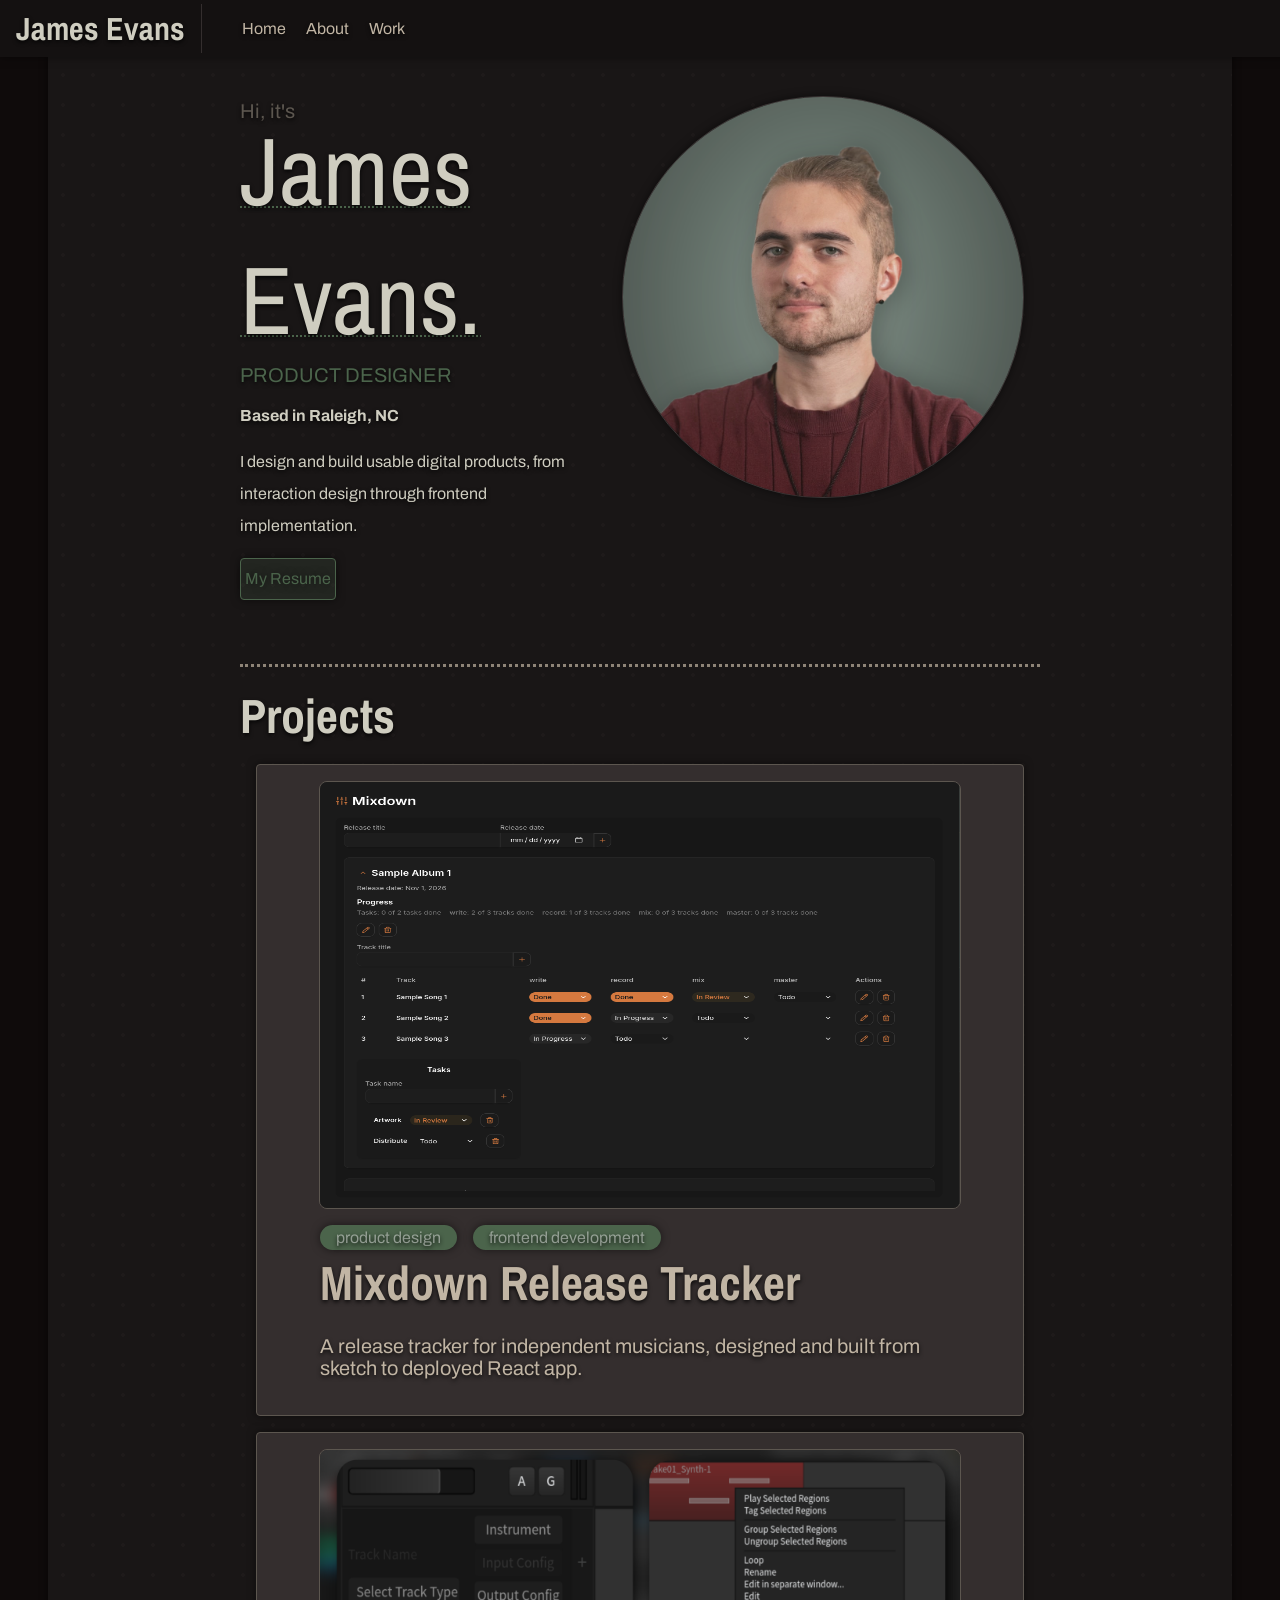
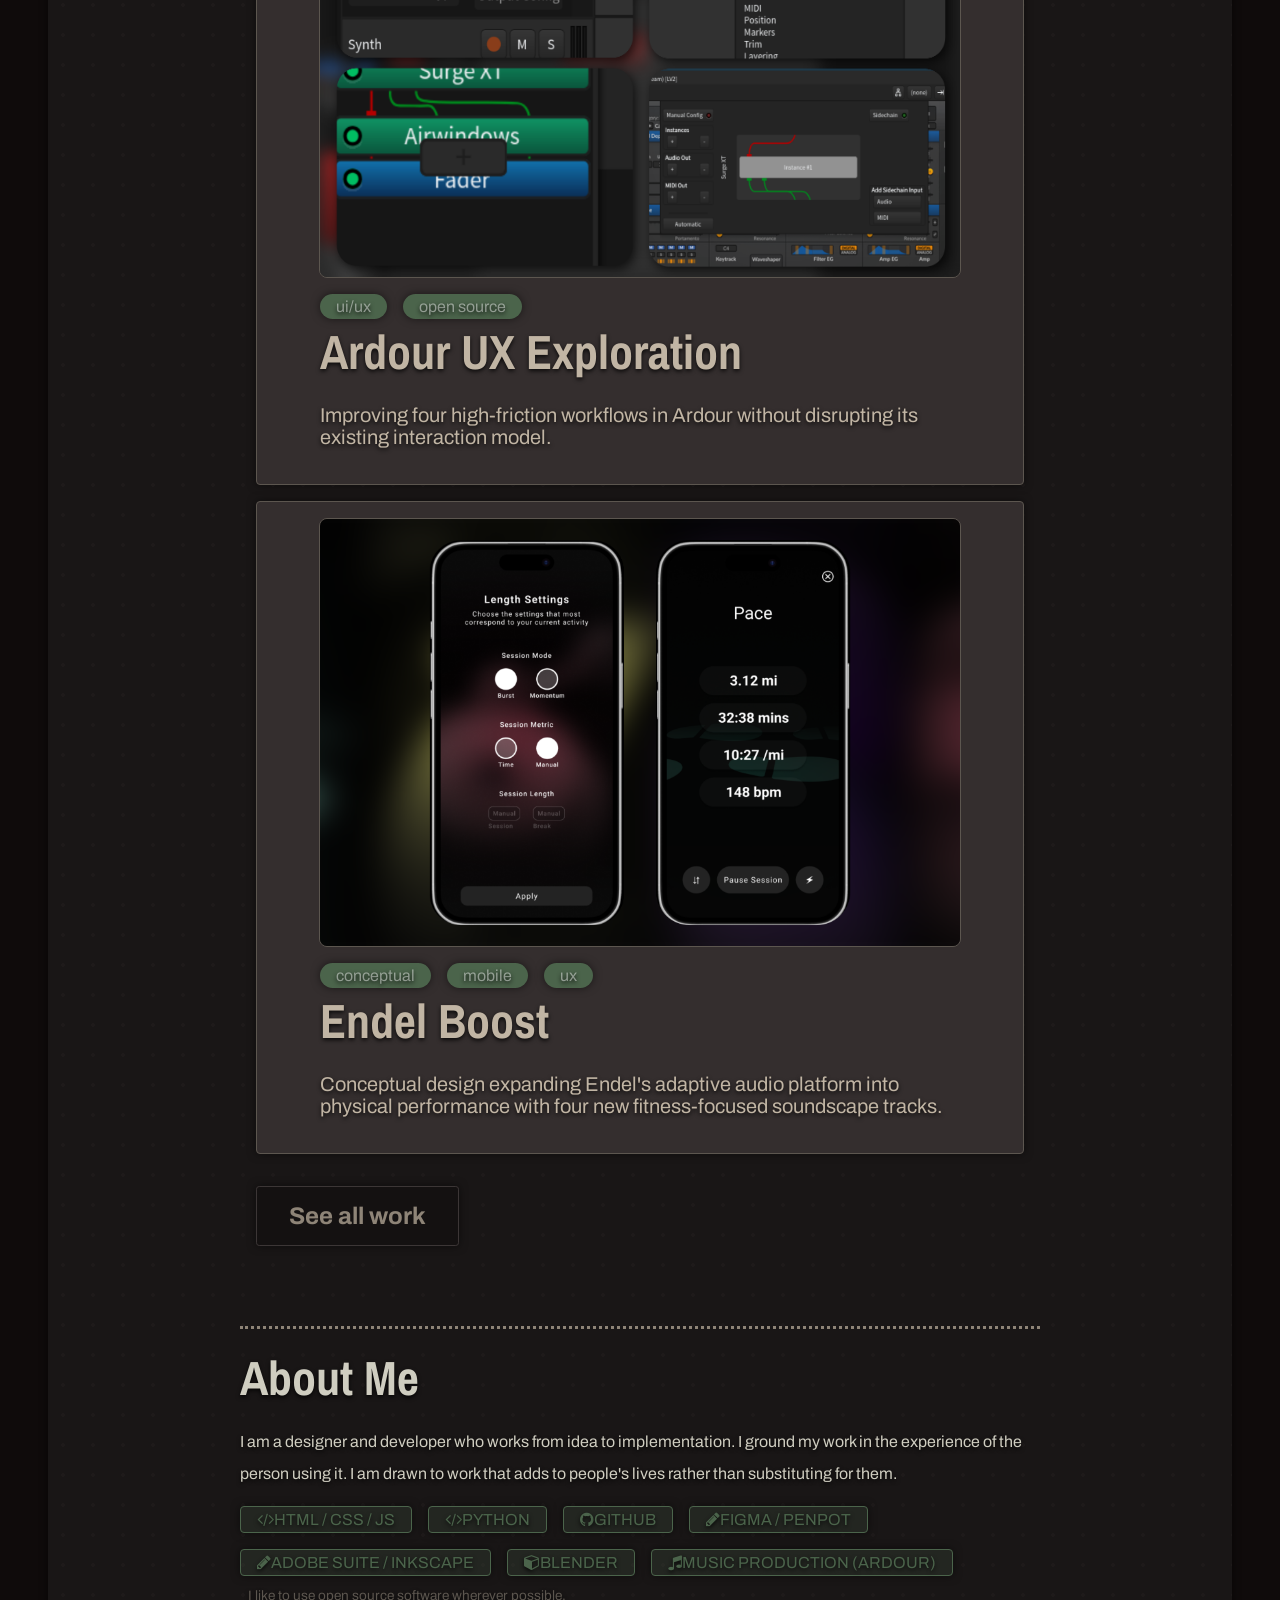
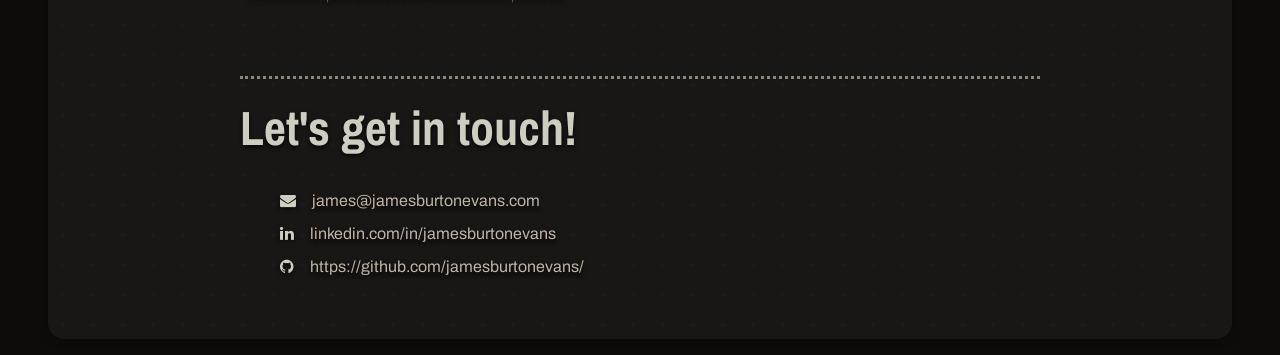
==== commit e9d164f1: "content/add mixdown case study" ====
--- a/index.html
+++ b/index.html
@@ -65,9 +65,9 @@
       <hr>
       <div id="work">
         <h1>Projects</h1>
+        <project-card href="projects/mixdown/mixdown.html" title="Mixdown Release Tracker" description="A release tracker for independent musicians, designed and built from sketch to deployed React app." tags="product design, frontend development" cover="projects/mixdown/images/mixdown_final.png"></project-card>
         <project-card href="projects/ardour-ux/ardour-ux.html" title="Ardour UX Exploration" description="Improving four high-friction workflows in Ardour without disrupting its existing interaction model." tags="ui/ux, open source" cover="projects/ardour-ux/images/ardour-ux_cover.png"></project-card>
         <project-card href="projects/endel-boost/endel-boost.html" title="Endel Boost" description="Conceptual design expanding Endel's adaptive audio platform into physical performance with four new fitness-focused soundscape tracks." tags="conceptual, mobile, ux" cover="projects/endel-boost/images/endelboost-cover.png"></project-card>
-        <project-card href="projects/mu-gen/mu-gen.html" title="mu.gen Frontend Development" description="Frontend development for an adaptive and procedural functional music player." tags="frontend development, ui/ux" cover="projects/mu-gen/images/mu-gen_cover.png"></project-card>
         <div id="more work" class="button">
           <a href="/work.html">
             <button>See all work</button>
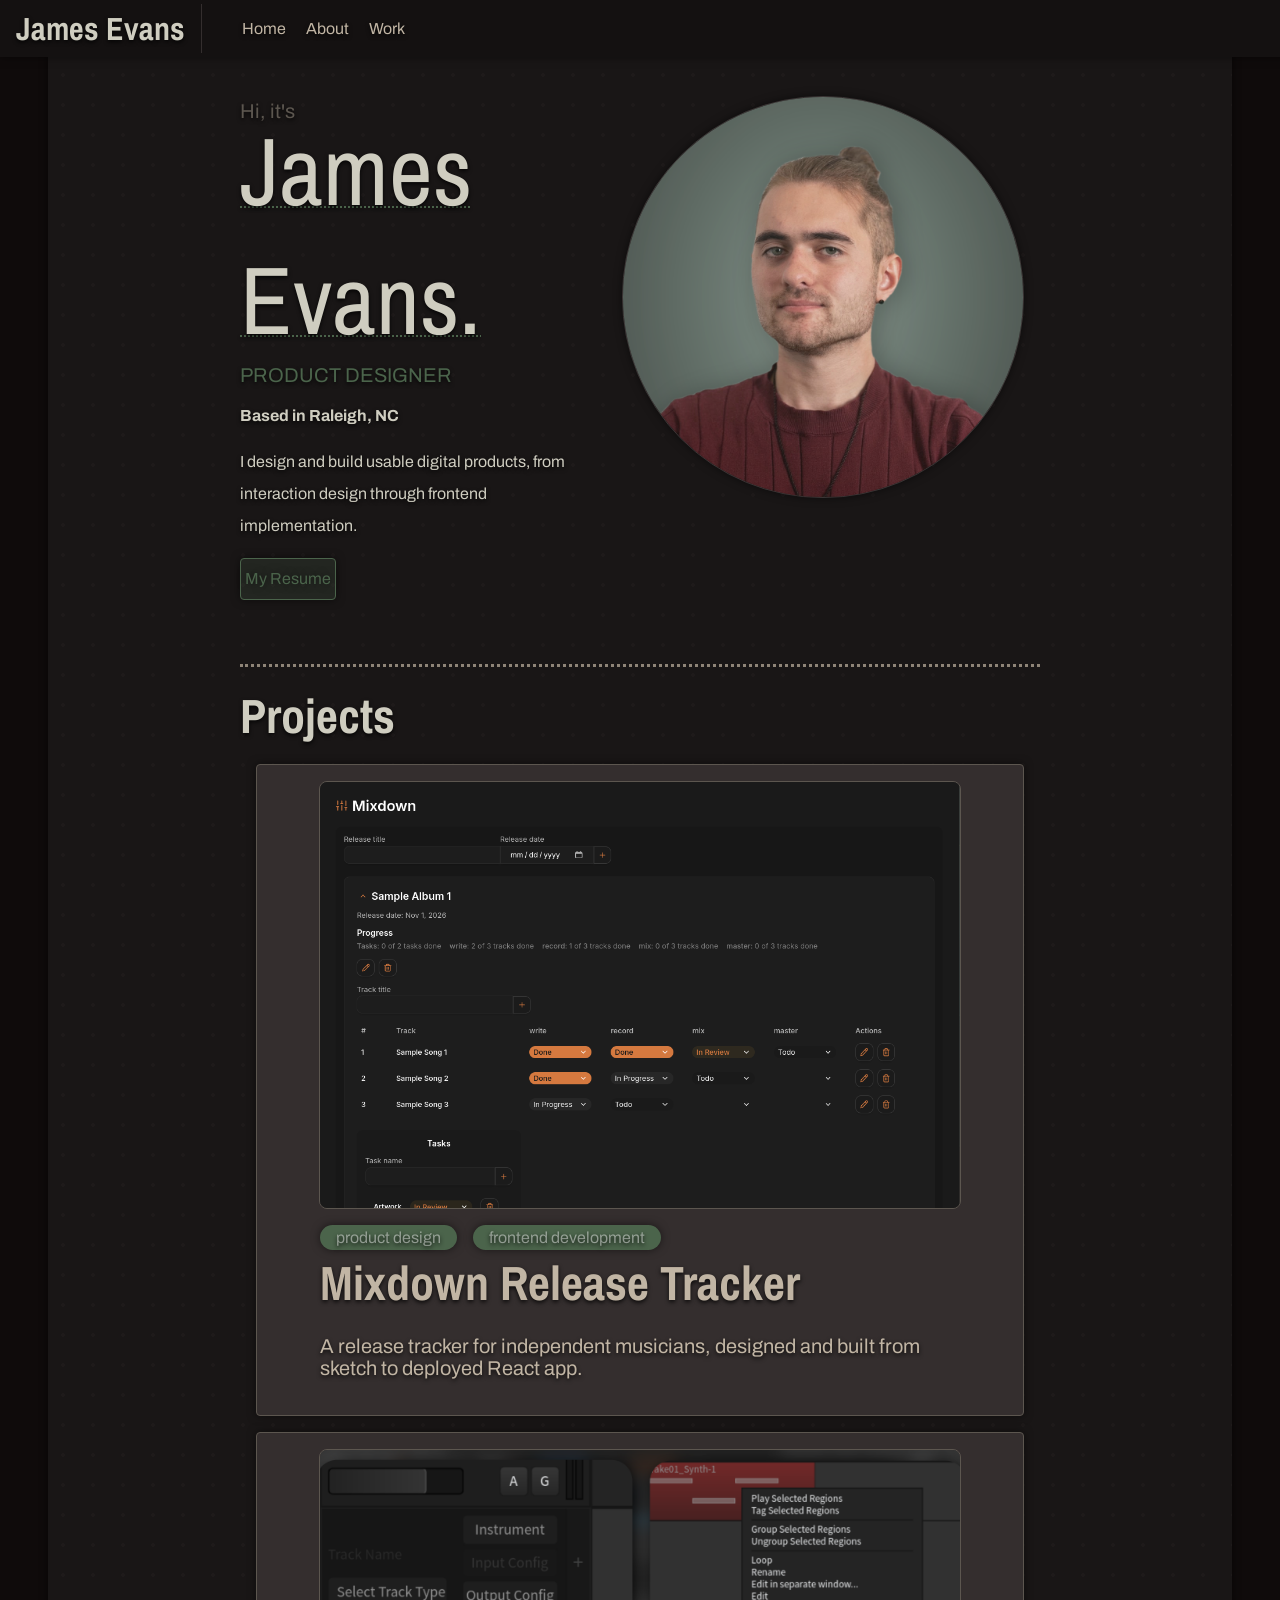
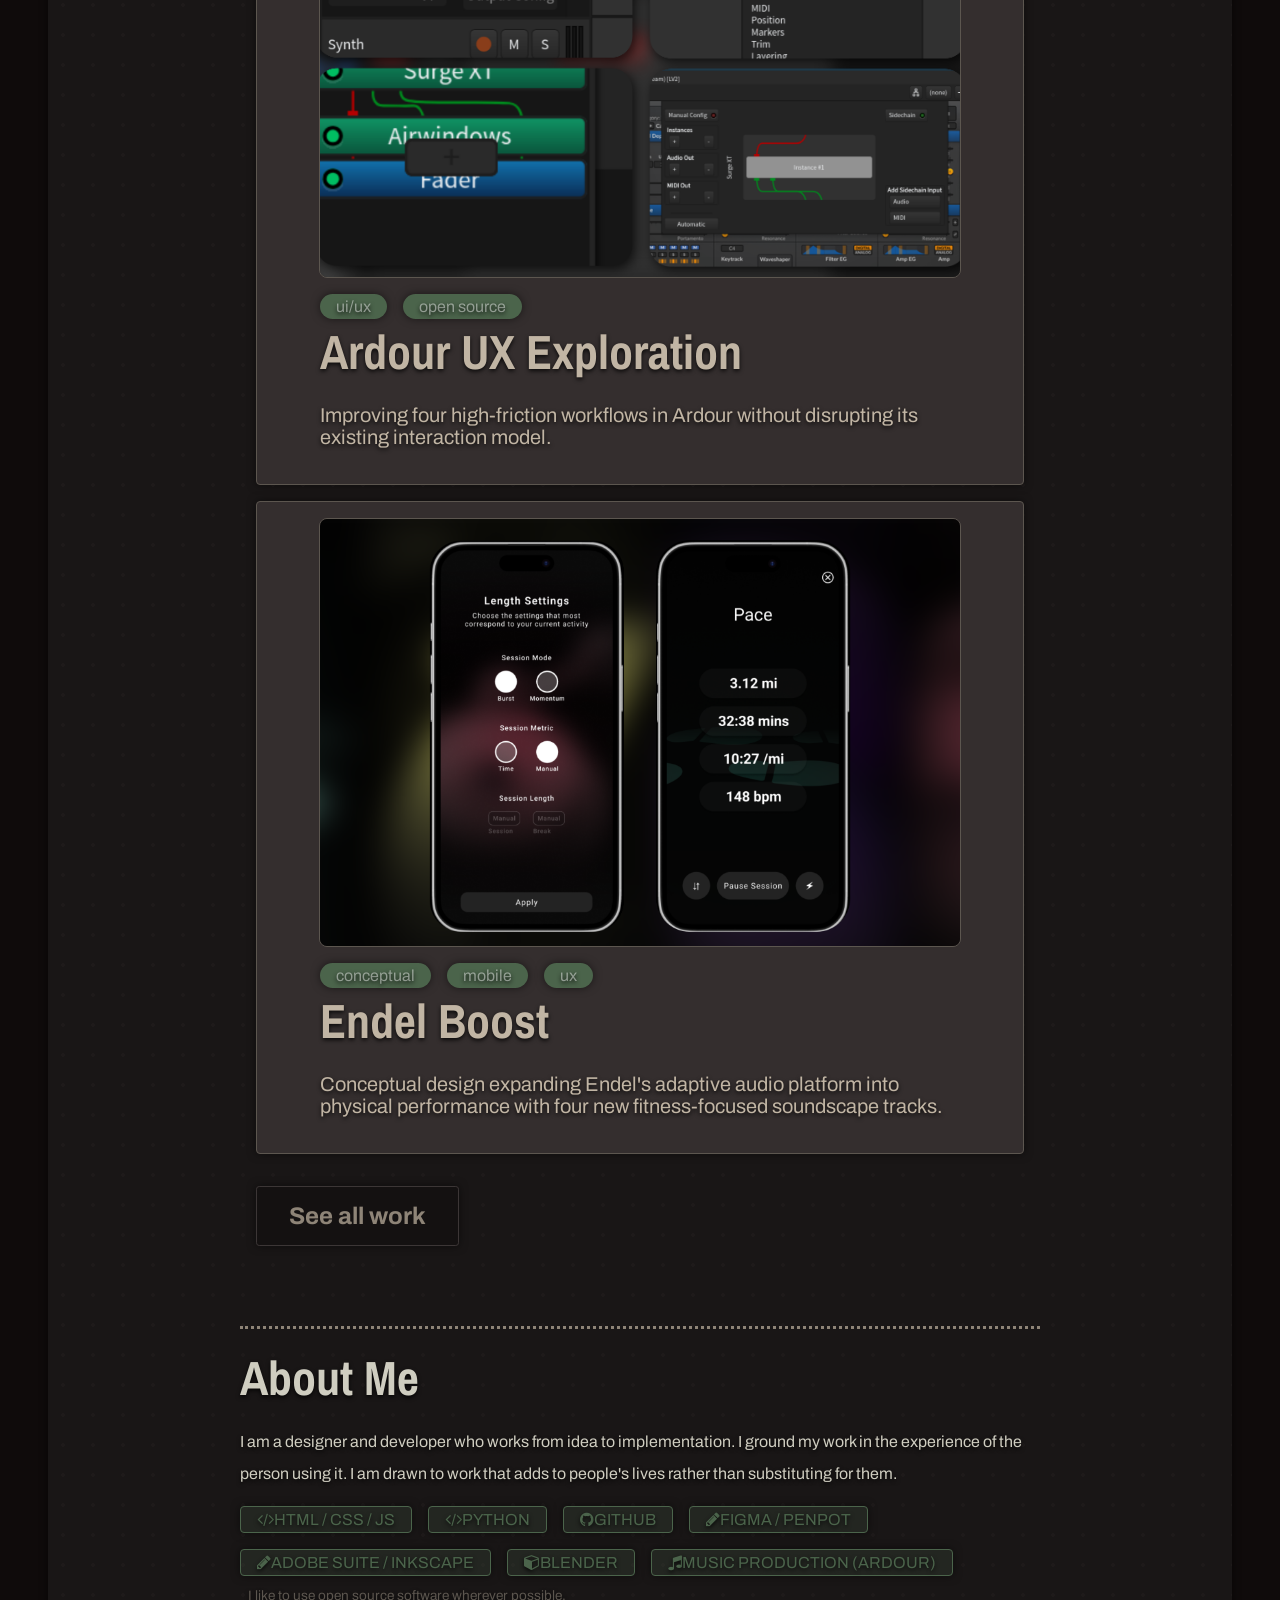
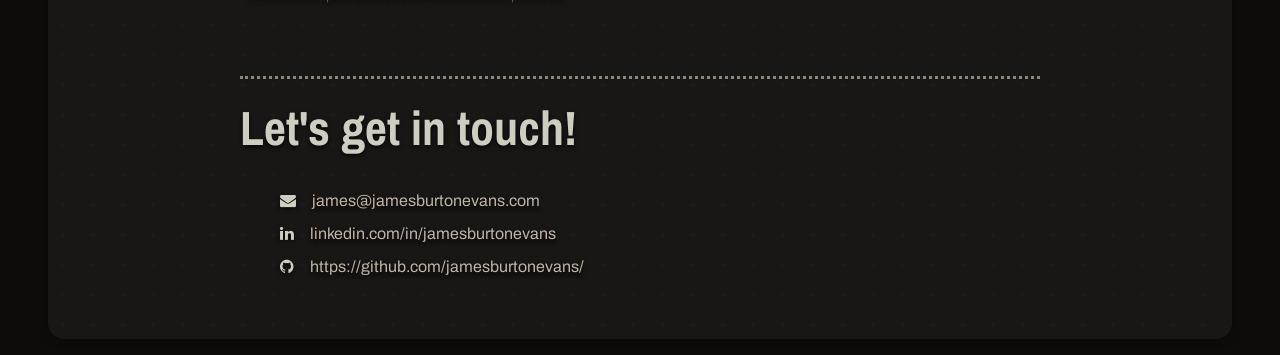
==== commit 9e2614b6: "seo/static project cards and sitemap" ====
--- a/index.html
+++ b/index.html
@@ -65,9 +65,46 @@
       <hr>
       <div id="work">
         <h1>Projects</h1>
-        <project-card href="projects/mixdown/mixdown.html" title="Mixdown Release Tracker" description="A release tracker for independent musicians, designed and built from sketch to deployed React app." tags="product design, frontend development" cover="projects/mixdown/images/mixdown_final.png"></project-card>
-        <project-card href="projects/ardour-ux/ardour-ux.html" title="Ardour UX Exploration" description="Improving four high-friction workflows in Ardour without disrupting its existing interaction model." tags="ui/ux, open source" cover="projects/ardour-ux/images/ardour-ux_cover.png"></project-card>
-        <project-card href="projects/endel-boost/endel-boost.html" title="Endel Boost" description="Conceptual design expanding Endel's adaptive audio platform into physical performance with four new fitness-focused soundscape tracks." tags="conceptual, mobile, ux" cover="projects/endel-boost/images/endelboost-cover.png"></project-card>
+        <a class="project-card" href="projects/mixdown/mixdown.html">
+          <div class="cover-div">
+            <img src="projects/mixdown/images/mixdown_final.png" alt="Mixdown Release Tracker">
+          </div>
+          <div class="text-container">
+            <ul class="tags">
+              <li>product design</li>
+              <li>frontend development</li>
+            </ul>
+            <h1>Mixdown Release Tracker</h1>
+            <h3>A release tracker for independent musicians, designed and built from sketch to deployed React app.</h3>
+          </div>
+        </a>
+        <a class="project-card" href="projects/ardour-ux/ardour-ux.html">
+          <div class="cover-div">
+            <img src="projects/ardour-ux/images/ardour-ux_cover.png" alt="Ardour UX Exploration">
+          </div>
+          <div class="text-container">
+            <ul class="tags">
+              <li>ui/ux</li>
+              <li>open source</li>
+            </ul>
+            <h1>Ardour UX Exploration</h1>
+            <h3>Improving four high-friction workflows in Ardour without disrupting its existing interaction model.</h3>
+          </div>
+        </a>
+        <a class="project-card" href="projects/endel-boost/endel-boost.html">
+          <div class="cover-div">
+            <img src="projects/endel-boost/images/endelboost-cover.png" alt="Endel Boost">
+          </div>
+          <div class="text-container">
+            <ul class="tags">
+              <li>conceptual</li>
+              <li>mobile</li>
+              <li>ux</li>
+            </ul>
+            <h1>Endel Boost</h1>
+            <h3>Conceptual design expanding Endel's adaptive audio platform into physical performance with four new fitness-focused soundscape tracks.</h3>
+          </div>
+        </a>
         <div id="more work" class="button">
           <a href="/work.html">
             <button>See all work</button>
@@ -104,6 +141,5 @@
       </div>
     </main>
     <script src="/components/nav-bar.js"></script>
-    <script src="/components/project-card.js"></script>
   </body>
 </html>
--- a/style.css
+++ b/style.css
@@ -25,8 +25,8 @@
     --shadow-2: 0 0.1rem 0.25rem var(--color-shadow-d);
 
     /* Font Families */
-    --font-heading: "Archivo Narrow", "Inter";
-    --font-sans: "Archivo", "Inter";
+    --font-heading: "Archivo Narrow", "Inter", sans-serif;
+    --font-sans: "Archivo", "Inter", sans-serif;
 
     /* Sizes */
     --size-sss: 0.5rem;
@@ -64,7 +64,6 @@
 html {
     background-color: var(--color-background-dd);
     color: var(--color-lll);
-    font-family: var(--font-sans);
     padding: 0;
     margin: 0;
     text-shadow: var(--shadow-2);
@@ -212,8 +211,6 @@
     text-decoration: none;
 }
 
-
-
 /* Skills */
 .skills {
     display: flex;
@@ -268,7 +265,6 @@
     font-weight: normal;
     text-decoration-color: var(--color-accent);
     text-decoration-thickness: 0.15rem;
-    text-decoration-inset: -0.5rem;
     text-decoration-style: dotted;
 }
 
@@ -299,6 +295,7 @@
     max-width: 30rem;
     min-width: 20rem;
     aspect-ratio: 1 / 1;
+    object-fit: cover;
     border-radius: 100%;
     margin: 1rem;
     box-shadow: var(--shadow-1);
@@ -404,8 +401,11 @@
 }
 
 .cover-div img {
+    display: block;
     height: 100%;
     width: 100%;
+    object-fit: cover;
+    object-position: top;
 }
 
 .project-card:hover .cover-div {
@@ -415,13 +415,6 @@
 
 .project-card .text-container {
     max-width: 40rem;
-}
-
-.project-card h1 {
-    font-family: var(--font-heading);
-    font-weight: 700;
-    font-size: var(--size-h1);
-    margin: 0;
 }
 
 .project-card h3 {
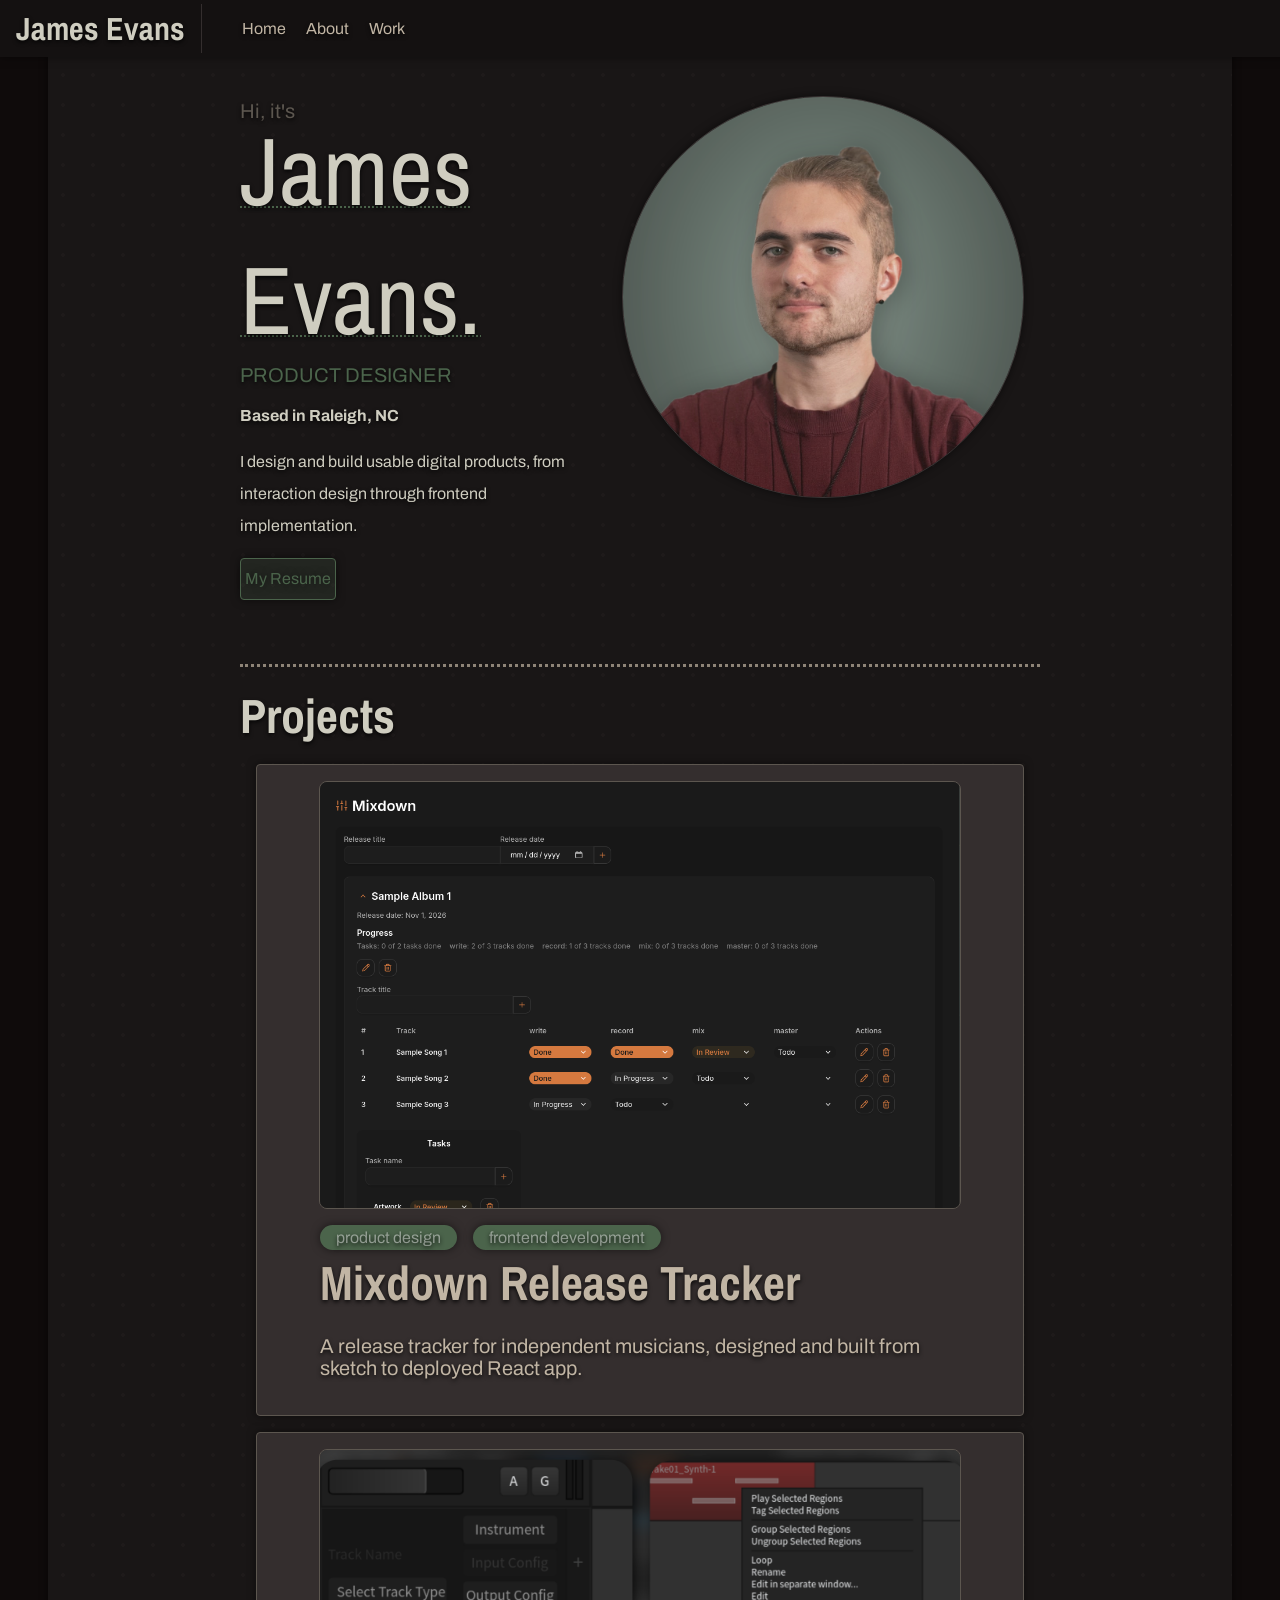
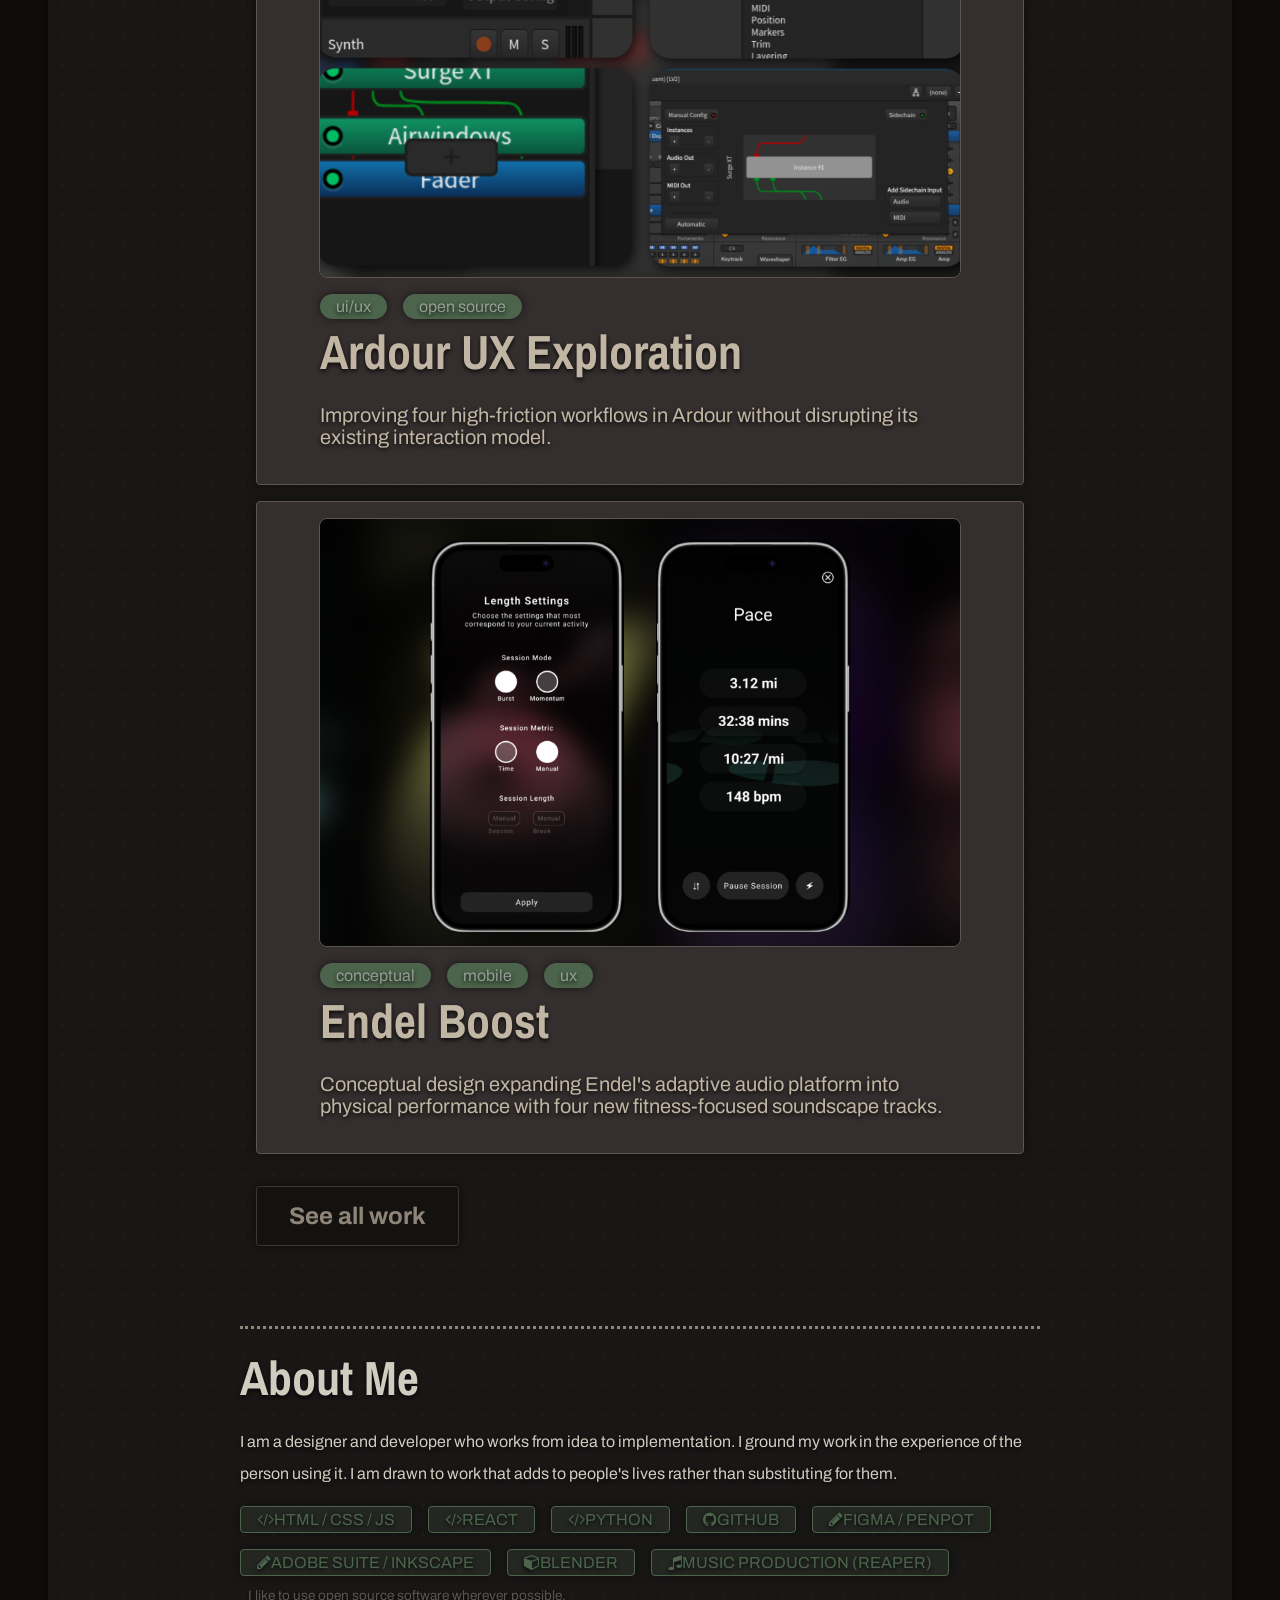
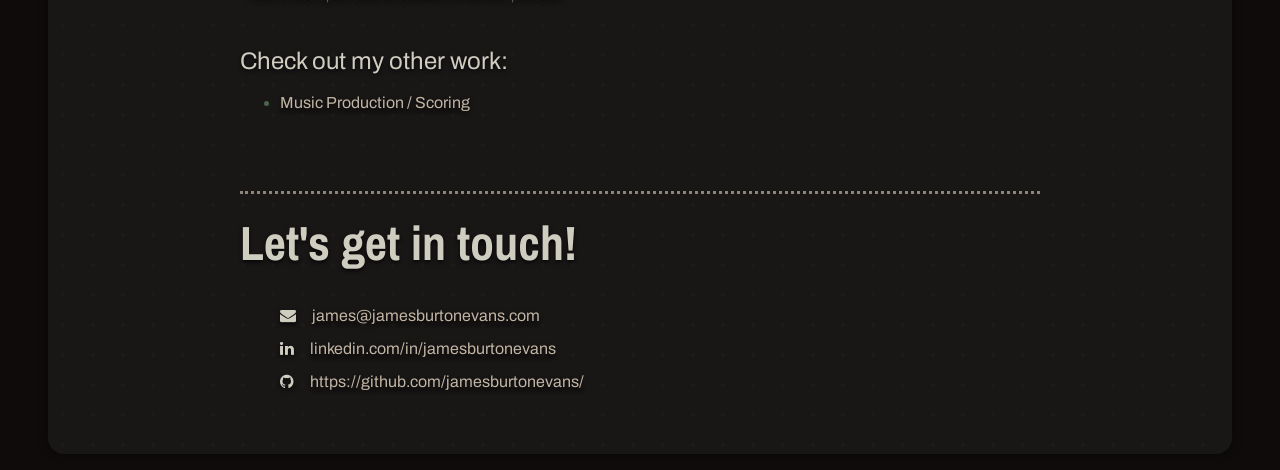
==== commit 9af7822f: "content/create link to music page" ====
--- a/index.html
+++ b/index.html
@@ -120,15 +120,24 @@
         <div id="skills-container">
           <ul class="skills">
             <li><i class="fa fa-code"></i>HTML / CSS / JS</li>
+            <li><i class="fa fa-code"></i>REACT</li>
             <li><i class="fa fa-code"></i>PYTHON</li>
             <li><i class="fa fa-github"></i>GITHUB</li>
             <li><i class="fa fa-pencil"></i>FIGMA / PENPOT</li>
             <li><i class="fa fa-pencil"></i>ADOBE SUITE / INKSCAPE</li>
             <li><i class="fa fa-cube"></i>BLENDER</li>
-            <li><i class="fa fa-music"></i>MUSIC PRODUCTION (ARDOUR)</li>
+            <li><i class="fa fa-music"></i>MUSIC PRODUCTION (REAPER)</li>
           </ul>
           <p class="hint">I like to use open source software wherever possible.</p>
         </div>
+        <br>
+        <div id="other-work">
+            <h2>Check out my other work:</h2>
+            <ul>
+                <li><a href="https://jamesburtonevans.com/music">Music Production / Scoring</a></li>
+            </ul>
+        </div>
+
       </div>
       <hr>
       <div id="contact" class="section">
--- a/style.css
+++ b/style.css
@@ -335,6 +335,20 @@
     cursor: default;
 }
 
+/* Other Work */
+#other-work ul > li {
+    color: var(--color-accent);
+    text-decoration: underline;
+    text-decoration-color: transparent;
+    margin-top: 1rem;
+    transition: transform var(--transition-s), text-decoration-color var(--transition-s);
+}
+
+#other-work li:hover {
+    transform: scale(0.99);
+    text-decoration-color: var(--color-ll);
+}
+
 /* Contact Section */
 #contact {
     display: flex;
